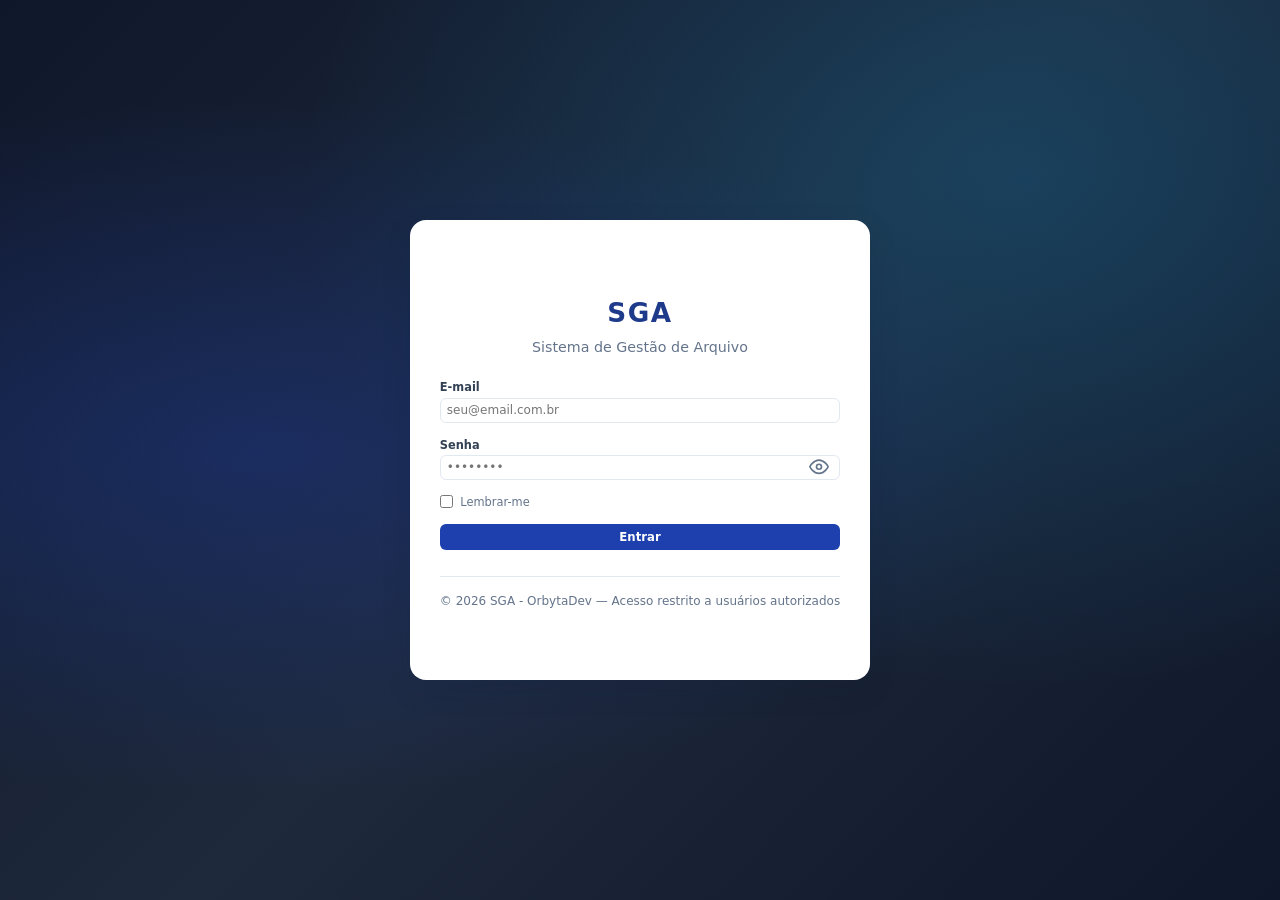
==== dashboard.html @ 0e70fb86 "transferencia de pasta ganha destino (mesma/outra sala) como na caixa; os dois modais passam a dizer" ====
<!DOCTYPE html>
<html lang="pt-BR">
<head>
  <meta charset="UTF-8">
  <meta name="viewport" content="width=device-width, initial-scale=1.0">
  <meta name="description" content="SGA - Painel de gestão de arquivo">
  <meta http-equiv="Content-Security-Policy" content="default-src 'self'; script-src 'self'; style-src 'self' 'unsafe-inline'; img-src 'self' data:; font-src 'self'; connect-src 'self' https://*.supabase.co; object-src 'none'; base-uri 'self'; form-action 'self'">
  <title>SGA | Painel</title>
  <link rel="stylesheet" href="assets/css/styles.css?v=20261008.11">
</head>
<body class="app-page">

  <div class="app-layout">

    <!-- ===================== MENU LATERAL ===================== -->
    <aside class="sidebar" id="sidebar" aria-label="Menu principal">
      <div class="sidebar-header">
        <div class="sidebar-logo" aria-hidden="true">
          <svg viewBox="0 0 48 48" fill="none" xmlns="http://www.w3.org/2000/svg">
            <rect x="6" y="10" width="36" height="30" rx="3" stroke="currentColor" stroke-width="2.5"/>
            <path d="M6 18h36" stroke="currentColor" stroke-width="2.5"/>
            <rect x="12" y="24" width="10" height="10" rx="1.5" stroke="currentColor" stroke-width="2"/>
            <path d="M26 26h10M26 31h10M26 36h6" stroke="currentColor" stroke-width="2" stroke-linecap="round"/>
          </svg>
        </div>
        <div>
          <strong>SGA</strong>
          <span>Gestão de Arquivo</span>
        </div>
        <button class="sidebar-close" id="sidebar-close" aria-label="Fechar menu">&times;</button>
      </div>

      <nav class="sidebar-nav">
        <button class="nav-item active" data-section="painel">
          <svg viewBox="0 0 24 24" fill="none" stroke="currentColor" stroke-width="2"><rect x="3" y="3" width="7" height="9" rx="1"/><rect x="14" y="3" width="7" height="5" rx="1"/><rect x="14" y="12" width="7" height="9" rx="1"/><rect x="3" y="16" width="7" height="5" rx="1"/></svg>
          <span>Painel</span>
        </button>
        <button class="nav-item" data-section="pesquisa">
          <svg viewBox="0 0 24 24" fill="none" stroke="currentColor" stroke-width="2"><circle cx="11" cy="11" r="7"/><path d="m21 21-4.35-4.35"/></svg>
          <span>Pesquisa</span>
        </button>
        <button class="nav-item" data-section="cadastro">
          <svg viewBox="0 0 24 24" fill="none" stroke="currentColor" stroke-width="2"><path d="M14 2H6a2 2 0 0 0-2 2v16a2 2 0 0 0 2 2h12a2 2 0 0 0 2-2V8z"/><path d="M14 2v6h6"/><path d="M12 18v-6"/><path d="M9 15h6"/></svg>
          <span>Cadastro</span>
        </button>
        <button class="nav-item" data-section="emprestimo">
          <svg viewBox="0 0 24 24" fill="none" stroke="currentColor" stroke-width="2"><path d="M16 4h2a2 2 0 0 1 2 2v14a2 2 0 0 1-2 2H6a2 2 0 0 1-2-2V6a2 2 0 0 1 2-2h2"/><rect x="8" y="2" width="8" height="4" rx="1"/><path d="m9 14 2 2 4-4"/></svg>
          <span>Empréstimo / Devolução</span>
        </button>
        <button class="nav-item" data-section="temporalidade">
          <svg viewBox="0 0 24 24" fill="none" stroke="currentColor" stroke-width="2"><circle cx="12" cy="12" r="9"/><path d="M12 7v5l3 3"/></svg>
          <span>Temporalidade</span>
        </button>
        <button class="nav-item" data-section="relatorio">
          <svg viewBox="0 0 24 24" fill="none" stroke="currentColor" stroke-width="2"><path d="M3 3v18h18"/><path d="m7 14 4-4 4 4 5-6"/></svg>
          <span>Relatórios</span>
        </button>
        <button class="nav-item" data-section="usuarios">
          <svg viewBox="0 0 24 24" fill="none" stroke="currentColor" stroke-width="2"><path d="M17 21v-2a4 4 0 0 0-4-4H5a4 4 0 0 0-4 4v2"/><circle cx="9" cy="7" r="4"/><path d="M23 21v-2a4 4 0 0 0-3-3.87"/><path d="M16 3.13a4 4 0 0 1 0 7.75"/></svg>
          <span>Usuários</span>
        </button>
        <button class="nav-item" data-section="auditoria">
          <svg viewBox="0 0 24 24" fill="none" stroke="currentColor" stroke-width="2"><path d="M3 12a9 9 0 1 0 3-6.7L3 8"/><path d="M3 3v5h5"/><path d="M12 7v5l4 2"/></svg>
          <span>Auditoria</span>
        </button>
      </nav>

      <div class="sidebar-footer">
        <div class="user-info">
          <div class="user-avatar" id="user-avatar" aria-hidden="true">U</div>
          <div class="user-details">
            <strong id="user-name">Usuário</strong>
            <span id="user-role">—</span>
          </div>
        </div>
        <button class="nav-item nav-logout" id="btn-logout">
          <svg viewBox="0 0 24 24" fill="none" stroke="currentColor" stroke-width="2"><path d="M9 21H5a2 2 0 0 1-2-2V5a2 2 0 0 1 2-2h4"/><path d="m16 17 5-5-5-5"/><path d="M21 12H9"/></svg>
          <span>Sair</span>
        </button>
      </div>
    </aside>

    <div class="sidebar-overlay" id="sidebar-overlay"></div>

    <!-- ===================== CONTEÚDO PRINCIPAL ===================== -->
    <div class="main-area">

      <header class="topbar">
        <button class="btn-menu-toggle" id="btn-menu-toggle" aria-label="Abrir menu">
          <svg viewBox="0 0 24 24" fill="none" stroke="currentColor" stroke-width="2"><path d="M3 6h18M3 12h18M3 18h18"/></svg>
        </button>
        <h2 id="section-title">Painel</h2>
        <div class="topbar-date" id="topbar-date"></div>
      </header>

      <main class="content" id="content">

        <!-- ============ PAINEL ============ -->
        <section class="section active" id="section-painel" aria-labelledby="section-title">
          <!-- Mapa do arquivo: escolher a sala abre o mapa em pop-up.
               A barra fica ACIMA dos cards: é ela que liga os cards
               e os gráficos da sala escolhida. -->
          <article class="panel mapa-painel">
            <header class="panel-header">
              <h3>Mapa do Arquivo</h3>
              <div class="mapa-filtro">
                <label for="mapa-sala">Sala de arquivo</label>
                <select id="mapa-sala">
                  <option value="">Selecione a sala…</option>
                </select>
                <button type="button" class="btn btn-primary btn-sm" id="mapa-abrir" disabled>Ver mapa</button>
              </div>
            </header>
          </article>

          <div class="metrics-grid">
            <article class="metric-card metric-primary">
              <div class="metric-icon">
                <svg viewBox="0 0 24 24" fill="none" stroke="currentColor" stroke-width="2"><path d="M22 19a2 2 0 0 1-2 2H4a2 2 0 0 1-2-2V5a2 2 0 0 1 2-2h5l2 3h9a2 2 0 0 1 2 2z"/></svg>
              </div>
              <div class="metric-body">
                <span class="metric-value" id="metric-total">0</span>
                <span class="metric-label">Total no Acervo</span>
              </div>
              <div class="metric-ring" id="ring-total" hidden></div>
            </article>

            <article class="metric-card metric-warning">
              <div class="metric-icon">
                <svg viewBox="0 0 24 24" fill="none" stroke="currentColor" stroke-width="2"><circle cx="12" cy="12" r="10"/><path d="M12 6v6l4 2"/></svg>
              </div>
              <div class="metric-body">
                <span class="metric-value" id="metric-emprestados">0</span>
                <span class="metric-label">Emprestados</span>
              </div>
              <div class="metric-ring" id="ring-emprestados" hidden></div>
            </article>

            <article class="metric-card metric-danger">
              <div class="metric-icon">
                <svg viewBox="0 0 24 24" fill="none" stroke="currentColor" stroke-width="2"><path d="M10.29 3.86 1.82 18a2 2 0 0 0 1.71 3h16.94a2 2 0 0 0 1.71-3L13.71 3.86a2 2 0 0 0-3.42 0z"/><path d="M12 9v4"/><path d="M12 17h.01"/></svg>
              </div>
              <div class="metric-body">
                <span class="metric-value" id="metric-atrasados">0</span>
                <span class="metric-label">Empréstimos Atrasados</span>
              </div>
              <div class="metric-ring" id="ring-atrasados" hidden></div>
            </article>

            <article class="metric-card metric-success">
              <div class="metric-icon">
                <svg viewBox="0 0 24 24" fill="none" stroke="currentColor" stroke-width="2"><path d="M3 6h18"/><path d="M19 6v14a2 2 0 0 1-2 2H7a2 2 0 0 1-2-2V6"/><path d="M8 6V4a2 2 0 0 1 2-2h4a2 2 0 0 1 2 2v2"/></svg>
              </div>
              <div class="metric-body">
                <span class="metric-value" id="metric-descarte">0</span>
                <span class="metric-label">Para Descarte</span>
              </div>
              <div class="metric-ring" id="ring-descarte" hidden></div>
            </article>
          </div>

          <!-- Gráficos: velocímetro de ocupação + linhas dia a dia -->
          <div class="grid-graficos">
            <article class="panel">
              <header class="panel-header">
                <h3>Ocupação do Arquivo</h3>
              </header>
              <div class="panel-body" id="velocimetro">
                <p class="empty-state">Carregando…</p>
              </div>
            </article>

            <article class="panel">
              <header class="panel-header">
                <h3>Movimentação da sala de arquivo (dia a dia)</h3>
                <div class="grafico-legenda">
                  <span class="legenda-item"><i class="grafico-chave k-novos"></i>Novos</span>
                  <span class="legenda-item"><i class="grafico-chave k-paradescarte"></i>Para descarte</span>
                  <span class="legenda-item"><i class="grafico-chave k-atrasados"></i>Empréstimos atrasados</span>
                </div>
              </header>
              <div class="panel-body" id="grafico-movimento">
                <p class="empty-state">Carregando…</p>
              </div>
            </article>
          </div>
        </section>

        <!-- ============ PESQUISA ============ -->
        <section class="section" id="section-pesquisa">
          <article class="panel">
            <header class="panel-header">
              <h3>Pesquisa de Documentos</h3>
            </header>
            <div class="panel-body">
              <form id="form-pesquisa" class="filters-row" novalidate>
                <div class="form-group">
                  <label for="pesq-sala">Sala de arquivo</label>
                  <select id="pesq-sala">
                    <option value="">Todas as salas</option>
                  </select>
                </div>
                <div class="form-group">
                  <label for="pesq-protocolo">Protocolo</label>
                  <input type="text" id="pesq-protocolo" placeholder="Ex.: 2026-000001" maxlength="20">
                </div>
                <div class="form-group">
                  <label for="pesq-descricao">Descrição</label>
                  <input type="text" id="pesq-descricao" placeholder="Filtra os resultados ao digitar…" maxlength="200">
                </div>
                <div class="form-group">
                  <label for="pesq-setor">Setor</label>
                  <select id="pesq-setor">
                    <option value="">Todos</option>
                    <option>DP</option>
                    <option>RH</option>
                    <option>Operacional</option>
                    <option>Comercial</option>
                    <option>Jurídico</option>
                    <option>Medicina</option>
                    <option>Compras</option>
                    <option>Almoxarifado</option>
                    <option>Manutenção</option>
                  </select>
                </div>
                <div class="form-group">
                  <label for="pesq-status">Status</label>
                  <select id="pesq-status">
                    <option value="">Todos</option>
                    <option value="disponivel">Disponível</option>
                    <option value="emprestado">Emprestado</option>
                    <option value="descartavel">Descartável</option>
                    <option value="descartado">Descartado</option>
                  </select>
                </div>
                <div class="form-group">
                  <label for="pesq-data-ini">Data inicial</label>
                  <input type="date" id="pesq-data-ini">
                </div>
                <div class="form-group">
                  <label for="pesq-data-fim">Data final</label>
                  <input type="date" id="pesq-data-fim">
                </div>
                <div class="form-actions">
                  <button type="submit" class="btn btn-primary">Pesquisar</button>
                  <button type="button" class="btn btn-ghost" id="btn-limpar-pesquisa">Limpar</button>
                </div>
              </form>
            </div>
          </article>

          <article class="panel">
            <header class="panel-header">
              <h3>Resultados <span class="badge" id="pesquisa-count">0</span></h3>
            </header>
            <div class="panel-body table-wrap">
              <table class="data-table" id="table-pesquisa">
                <thead>
                  <tr>
                    <th>Protocolo</th>
                    <th>Descrição</th>
                    <th>Tipo</th>
                    <th>Setor</th>
                    <th>Status</th>
                    <th>Localização</th>
                    <th>Ações</th>
                  </tr>
                </thead>
                <tbody>
                  <tr><td colspan="7" class="empty-state">Use os filtros acima para pesquisar</td></tr>
                </tbody>
              </table>
            </div>
            <nav class="pagination" id="pesquisa-pagination" aria-label="Paginação dos resultados" hidden></nav>
          </article>
        </section>

        <!-- ============ CADASTRO ============ -->
        <section class="section" id="section-cadastro">
          <div class="tabs" role="tablist">
            <button class="tab active" data-tab="tab-documento" role="tab">Documentos</button>
            <button class="tab" data-tab="tab-local" role="tab">Editar Arquivo</button>
<button class="tab" data-tab="tab-gerar" role="tab">Gerar Sala de Arquivo</button>
        </div>

          <!-- Aba Documentos -->
          <div class="tab-panel active" id="tab-documento">
            <article class="panel">
              <header class="panel-header">
                <h3>Novo Documento</h3>
                <span class="protocol-preview" id="protocolo-preview">Protocolo: —</span>
              </header>
              <div class="panel-body">
                <form id="form-documento" class="form-grid form-grid-3" novalidate>
                  <div class="form-group span-2">
                    <label for="doc-descricao">Nome *</label>
                    <input type="text" id="doc-descricao" required maxlength="500" placeholder="Nome do documento ou processo">
                    <span class="field-error" id="error-doc-descricao" role="alert"></span>
                  </div>

                  <div class="form-group">
                    <label for="doc-tipo">Tipo *</label>
                    <select id="doc-tipo" required>
                      <option value="">Selecione…</option>
                      <option>Contrato</option>
                      <option>Ficha Funcional</option>
                      <option>Relatório</option>
                      <option>Processo Seletivo</option>
                      <option>Atestado</option>
                      <option>Pedido de Compra</option>
                      <option>Nota Fiscal</option>
                      <option>Laudo</option>
                      <option>Ofício</option>
                      <option>Memorando</option>
                      <option>Processo Judicial</option>
                      <option>Ficha de Revisão</option>
                      <option>Medicina do Trabalho</option>
                    </select>
                    <span class="field-error" id="error-doc-tipo" role="alert"></span>
                  </div>

                  <div class="form-group">
                    <label for="doc-setor">Setor *</label>
                    <select id="doc-setor" required>
                      <option value="">Selecione…</option>
                      <option>DP</option>
                      <option>RH</option>
                      <option>Operacional</option>
                      <option>Comercial</option>
                      <option>Jurídico</option>
                      <option>Medicina</option>
                      <option>Compras</option>
                      <option>Almoxarifado</option>
                      <option>Manutenção</option>
                    </select>
                    <span class="field-error" id="error-doc-setor" role="alert"></span>
                  </div>

                  <div class="form-group">
                    <label for="doc-categoria">Categoria *</label>
                    <select id="doc-categoria" required>
                      <option value="">Selecione…</option>
                      <option>Administrativo</option>
                      <option>Fiscal</option>
                      <option>Judicial</option>
                      <option>Financeiro</option>
                      <option>Trabalhista</option>
                      <option>Técnico</option>
                      <option>Correspondência</option>
                    </select>
                    <span class="field-error" id="error-doc-categoria" role="alert"></span>
                  </div>

                  <div class="form-group">
                    <label for="doc-data">Data do Documento *</label>
                    <input type="date" id="doc-data" required>
                    <span class="field-error" id="error-doc-data" role="alert"></span>
                  </div>

                  <div class="form-group">
                    <label for="doc-prazo">Prazo de Guarda (temporalidade) *</label>
                    <input type="date" id="doc-prazo" required>
                    <span class="field-error" id="error-doc-prazo" role="alert"></span>
                  </div>

                  <div class="form-group">
                    <label for="doc-sala">Sala / Localização Física *</label>
                    <select id="doc-sala" required>
                      <option value="">Selecione a sala…</option>
                    </select>
                    <span class="caixa-alloc" id="doc-caixa-info">Caixa alocada: —</span>
                    <span class="field-error" id="error-doc-sala" role="alert"></span>
                  </div>
                  <input type="hidden" id="doc-caixa">

                  <div class="form-group span-2">
                    <label for="doc-observacoes">Observações</label>
                    <textarea id="doc-observacoes" rows="2" maxlength="1000" placeholder="Informações complementares"></textarea>
                    <span class="field-error" id="error-doc-observacoes" role="alert"></span>
                  </div>

                  <div class="form-actions span-2">
                    <button type="submit" class="btn btn-primary" id="btn-salvar-doc">
                      <span class="btn-label">Salvar Documento</span>
                      <span class="btn-spinner" aria-hidden="true"></span>
                    </button>
                    <button type="reset" class="btn btn-ghost">Limpar</button>
                  </div>
                </form>
              </div>
            </article>
          </div>

          <!-- Aba Editar Arquivo: edita a sala escolhida e a estrutura
               estante > prateleira > caixa (incluir / remover / transferir).
               O corredor não aparece mais aqui. -->
          <div class="tab-panel" id="tab-local">
            <article class="panel">
              <header class="panel-header"><h3>Sala</h3></header>
              <div class="panel-body">
                <form id="form-editar-sala" novalidate>
                  <div class="form-grid">
                    <div class="form-group">
                      <label for="ed-sala">Sala *</label>
                      <select id="ed-sala" required><option value="">Selecione a sala…</option></select>
                    </div>
                    <div class="form-group">
                      <label for="ed-sala-codigo">Código</label>
                      <input type="text" id="ed-sala-codigo" readonly placeholder="Selecione a sala">
                    </div>
                    <div class="form-group">
                      <label for="ed-sala-descricao">Descrição</label>
                      <input type="text" id="ed-sala-descricao" maxlength="120" placeholder="Ex.: Arquivo Central">
                    </div>
                    <div class="form-group">
                      <label for="ed-sala-capacidade">Capacidade (estantes) *</label>
                      <input type="number" id="ed-sala-capacidade" required min="1" max="999">
                    </div>
                    <div class="form-group">
                      <label for="ed-sala-linha">Linha</label>
                      <input type="number" id="ed-sala-linha" min="1" max="100">
                    </div>
                    <div class="form-group">
                      <label for="ed-sala-coluna">Coluna</label>
                      <input type="number" id="ed-sala-coluna" min="1" max="100">
                    </div>
                  </div>
                  <div class="form-actions">
                    <button type="submit" class="btn btn-primary" id="btn-salvar-sala" disabled>Salvar sala</button>
                  </div>
                  <p class="ed-aviso" id="ed-sala-aviso" hidden></p>
                </form>
              </div>
            </article>

            <article class="panel">
              <header class="panel-header">
                <h3>Pesquisar</h3>
                <span class="ed-busca-resumo" id="ed-busca-resumo" hidden></span>
              </header>
              <div class="panel-body">
                <form id="form-ed-busca" class="ed-busca-linha" novalidate>
                  <div class="form-group">
                    <label for="ed-busca">Filtrar estante, prateleira ou caixa</label>
                    <input type="search" id="ed-busca" autocomplete="off"
                      placeholder="Ex.: E-003,P-0001, CX-000012">
                  </div>
                  <button type="submit" class="btn btn-primary" id="btn-ed-buscar" disabled>Buscar</button>
                  <button type="button" class="btn btn-ghost" id="btn-ed-limpar-busca" disabled>Limpar</button>
                </form>
              </div>
            </article>

            <article class="panel">
              <header class="panel-header">
                <h3>Estantes · Prateleiras · Caixas</h3>
                <button type="button" class="btn btn-primary btn-sm" id="btn-ed-incluir-estante" disabled>+ Incluir estante</button>
              </header>
              <div class="panel-body">
                <div class="ed-estrutura" id="ed-estrutura">
                  <p class="empty-state">Selecione uma sala para ver a estrutura.</p>
                </div>
              </div>
            </article>
          </div>

          <!-- Aba Gerar Sala de Arquivo (cria sala + estrutura inteira) -->
          <div class="tab-panel" id="tab-gerar">
            <article class="panel">
              <header class="panel-header"><h3>Gerar Sala de Arquivo</h3></header>
              <div class="panel-body">
                <form id="form-gerar-sala" novalidate>
                  <div class="form-grid">
                    <div class="form-group">
                      <label for="gerar-codigo">Código automático</label>
                      <input type="text" id="gerar-codigo" readonly maxlength="30" placeholder="SL-001">
                    </div>
                    <div class="form-group">
                      <label for="gerar-nome">Nome da Sala *</label>
                      <input type="text" id="gerar-nome" required maxlength="120" placeholder="Ex.: Arquivo Central">
                    </div>
                    <div class="form-group">
                      <label for="gerar-linha">Linha *</label>
                      <input type="number" id="gerar-linha" required min="1" max="100" value="3">
                    </div>
                    <div class="form-group">
                      <label for="gerar-coluna">Coluna *</label>
                      <input type="number" id="gerar-coluna" required min="1" max="100" value="6">
                    </div>
                    <div class="form-group">
                      <label for="gerar-estantes">Quantidade de Estante</label>
                      <input type="number" id="gerar-estantes" required min="1" value="18">
                    </div>
                    <div class="form-group">
                      <label for="gerar-prateleiras">Quantidade de Prateleira (por estante) *</label>
                      <input type="number" id="gerar-prateleiras" required min="1" max="8" value="8">
                    </div>
                    <div class="form-group">
                      <label for="gerar-caixas">Quantidade de caixa por prateleira</label>
                      <input type="number" id="gerar-caixas" required min="1" max="4" value="4">
                    </div>
                  </div>
                  <div class="form-actions">
                    <button type="submit" class="btn btn-primary" id="btn-gerar-sala">Calcular</button>
                    <p class="gerar-resumo" id="gerar-resumo"></p>
                  </div>
                </form>
              </div>
            </article>
          </div>

          </section>

        <!-- ============ EMPRÉSTIMO / DEVOLUÇÃO ============ -->
        <section class="section" id="section-emprestimo">
          <article class="panel">
            <header class="panel-header">
              <h3>Registrar Empréstimo</h3>
            </header>
            <div class="panel-body">
              <form id="form-emprestimo" class="form-grid" novalidate>
                <div class="form-group span-2">
                  <label for="emp-doc">Documento *</label>
                  <select id="emp-doc" required>
                    <option value="">Selecione o documento…</option>
                  </select>
                  <span class="field-error" id="error-emp-doc" role="alert"></span>
                </div>

                <div class="form-group">
                  <label for="emp-solicitante">Nome do Solicitante *</label>
                  <input type="text" id="emp-solicitante" required maxlength="120" placeholder="Nome completo">
                  <span class="field-error" id="error-emp-solicitante" role="alert"></span>
                </div>

                <div class="form-group">
                  <label for="emp-email">E-mail do Solicitante</label>
                  <input type="email" id="emp-email" maxlength="120" placeholder="opcional@email.com">
                </div>

                <div class="form-group">
                  <label for="emp-data-emprestimo">Data do Empréstimo *</label>
                  <input type="date" id="emp-data-emprestimo" required>
                </div>

                <div class="form-group">
                  <label for="emp-data-prevista">Data de Devolução Prevista *</label>
                  <input type="date" id="emp-data-prevista" required>
                  <span class="field-error" id="error-emp-data-prevista" role="alert"></span>
                </div>

                <div class="form-group span-2">
                  <label for="emp-obs">Observações</label>
                  <textarea id="emp-obs" rows="2" maxlength="500"></textarea>
                </div>

                <div class="form-actions span-2">
                  <button type="submit" class="btn btn-primary" id="btn-salvar-emp">
                    <span class="btn-label">Registrar Empréstimo</span>
                    <span class="btn-spinner" aria-hidden="true"></span>
                  </button>
                </div>
              </form>
            </div>
          </article>

          <article class="panel">
            <header class="panel-header">
              <h3>Empréstimos Ativos <span class="badge" id="emprestimos-ativos-count">0</span></h3>
            </header>
            <div class="panel-body table-wrap">
              <table class="data-table" id="table-emprestimos">
                <thead>
                  <tr>
                    <th>Documento</th>
                    <th>Solicitante</th>
                    <th>Saída</th>
                    <th>Prevista</th>
                    <th>Status</th>
                    <th>Ações</th>
                  </tr>
                </thead>
                <tbody>
                  <tr><td colspan="6" class="empty-state">Carregando…</td></tr>
                </tbody>
              </table>
            </div>
          </article>
        </section>

        <!-- ============ RELATÓRIOS ============ -->
        <section class="section" id="section-relatorio">
          <article class="panel">
            <header class="panel-header">
              <h3>Gerar Relatório</h3>
            </header>
            <div class="panel-body">
              <form id="form-relatorio" class="filters-row" novalidate>
                <div class="form-group">
                  <label for="rel-tipo">Tipo de Relatório</label>
                  <select id="rel-tipo">
                    <option value="acervo">Acervo Completo</option>
                    <option value="setor">Documentos por Setor</option>
                    <option value="status">Documentos por Status</option>
                    <option value="temporalidade">Temporalidade / Prazos de Guarda</option>
                    <option value="emprestimos">Empréstimos (histórico)</option>
                    <option value="descarte">Para Descarte</option>
                  </select>
                </div>
                <div class="form-group">
                  <label for="rel-setor">Setor (filtro)</label>
                  <select id="rel-setor">
                    <option value="">Todos</option>
                    <option>DP</option>
                    <option>RH</option>
                    <option>Operacional</option>
                    <option>Comercial</option>
                    <option>Jurídico</option>
                    <option>Medicina</option>
                    <option>Compras</option>
                    <option>Almoxarifado</option>
                    <option>Manutenção</option>
                  </select>
                </div>
                <div class="form-actions">
                  <button type="submit" class="btn btn-primary">Gerar</button>
                  <button type="button" class="btn btn-ghost" id="btn-imprimir" disabled>Imprimir / PDF</button>
                </div>
              </form>
            </div>
          </article>

          <article class="panel" id="relatorio-resultado" hidden>
            <header class="panel-header">
              <h3 id="relatorio-titulo">Relatório</h3>
              <span class="rel-meta" id="relatorio-meta"></span>
            </header>
            <div class="panel-body table-wrap" id="relatorio-conteudo"></div>
          </article>
        </section>

        <!-- ============ USUÁRIOS (admin) ============ -->
        <section class="section" id="section-usuarios">
          <article class="panel">
            <header class="panel-header">
              <h3>Usuários do Sistema</h3>
              <button type="button" class="btn btn-primary btn-sm" id="btn-novo-usuario">Novo Usuário</button>
            </header>
            <div class="panel-body table-wrap">
              <table class="data-table" id="table-usuarios">
                <thead>
                  <tr>
                    <th>Nome</th>
                    <th>E-mail</th>
                    <th>Perfil</th>
                    <th>Criado em</th>
                    <th>Ações</th>
                  </tr>
                </thead>
                <tbody>
                  <tr><td colspan="5" class="empty-state">Carregando…</td></tr>
                </tbody>
              </table>
            </div>
          </article>
        </section>

        <!-- ============ AUDITORIA (admin) ============ -->
        <section class="section" id="section-auditoria">
          <article class="panel">
            <header class="panel-header">
              <h3>Filtrar registros</h3>
            </header>
            <div class="panel-body">
              <form id="form-auditoria" class="filters-row" novalidate>
                <div class="form-group">
                  <label for="aud-usuario">Usuário</label>
                  <select id="aud-usuario">
                    <option value="">Todos</option>
                  </select>
                </div>
                <div class="form-group">
                  <label for="aud-tabela">Tabela</label>
                  <select id="aud-tabela">
                    <option value="">Todas</option>
                    <option value="auth">Autenticação</option>
                    <option value="usuarios">Usuários</option>
                    <option value="documentos">Documentos</option>
                    <option value="emprestimos">Empréstimos</option>
                    <option value="salas">Salas</option>
                    <option value="corredores">Corredores</option>
                    <option value="estantes">Estantes</option>
                    <option value="prateleiras">Prateleiras</option>
                    <option value="caixas">Caixas</option>
                    <option value="arquivos_digitais">Arquivos digitais</option>
                  </select>
                </div>
                <div class="form-group">
                  <label for="aud-acao">Ação</label>
                  <select id="aud-acao">
                    <option value="">Todas</option>
                    <option value="INSERT">Inclusão</option>
                    <option value="UPDATE">Alteração</option>
                    <option value="DELETE">Exclusão</option>
                    <option value="LOGIN">Login</option>
                    <option value="LOGOUT">Logout</option>
                    <option value="DESCARTE">Descarte</option>
                  </select>
                </div>
                <div class="form-actions">
                  <button type="submit" class="btn btn-primary">Filtrar</button>
                  <button type="button" class="btn btn-ghost" id="btn-aud-limpar">Limpar</button>
                </div>
              </form>
            </div>
          </article>

          <article class="panel">
            <header class="panel-header">
              <h3>Registros <span class="badge" id="aud-count">0</span></h3>
              <button type="button" class="btn btn-ghost btn-sm" id="btn-aud-mais" hidden>Carregar mais</button>
            </header>
            <div class="panel-body table-wrap">
              <table class="data-table" id="table-auditoria">
                <thead>
                  <tr>
                    <th>Data / Hora</th>
                    <th>Usuário</th>
                    <th>Perfil</th>
                    <th>Tabela</th>
                    <th>Ação</th>
                    <th>Registro</th>
                    <th>Detalhes</th>
                  </tr>
                </thead>
                <tbody>
                  <tr><td colspan="7" class="empty-state">Carregando…</td></tr>
                </tbody>
              </table>
            </div>
          </article>
        </section>

        <!-- ============ TEMPORALIDADE ============ -->
        <section class="section" id="section-temporalidade">
          <article class="panel">
            <header class="panel-header">
              <h3>Temporalidade — Vencidos e próximos 5 dias <span class="badge" id="temp-count">0</span></h3>
            </header>
            <div class="panel-body table-wrap">
              <table class="data-table" id="table-temporalidade">
                <thead>
                  <tr>
                    <th>Protocolo</th>
                    <th>Descrição</th>
                    <th>Setor</th>
                    <th>Prazo de Guarda</th>
                    <th>Situação</th>
                    <th>Ações</th>
                  </tr>
                </thead>
                <tbody>
                  <tr><td colspan="6" class="empty-state">Carregando…</td></tr>
                </tbody>
              </table>
            </div>
          </article>
        </section>

      </main>
    </div>
  </div>

  <!-- Mapa do arquivo em tela cheia -->
  <div class="mapa-popup" id="mapa-popup" hidden role="dialog" aria-modal="true" aria-label="Mapa do arquivo">
    <header class="mapa-popup-topo">
      <span class="mapa-popup-nome" id="mapa-sala-nome"></span>
      <div class="mapa-legenda">
        <span class="legenda-item"><i class="mapa-quad vazio"></i>Vazia (0%)</span>
        <span class="legenda-item"><i class="mapa-quad parcial"></i>Parcial</span>
        <span class="legenda-item"><i class="mapa-quad cheia"></i>Cheia (100%)</span>
        <span class="legenda-item"><i class="mapa-quad descarte"></i>Toda p/ descarte</span>
        <span class="legenda-item"><i class="mapa-quad parcial tem-descarte"></i>Parcial c/ descarte</span>
        <span class="legenda-item"><i class="mapa-quad cheia tem-descarte"></i>Cheia c/ descarte</span>
      </div>
      <button type="button" class="mapa-popup-fechar" id="mapa-popup-fechar">&times; Fechar</button>
    </header>
    <div class="mapa-popup-corpo">
      <div class="mapa-frame">
        <div class="mapa-estantes" id="mapa-estantes"></div>
      </div>
    </div>
    <p class="mapa-resumo" id="mapa-resumo" hidden></p>
  </div>

  <!-- Modal de detalhes -->
  <div class="modal-overlay" id="modal-overlay" hidden>
    <div class="modal" role="dialog" aria-modal="true" aria-labelledby="modal-title">
      <header class="modal-header">
        <h3 id="modal-title">Detalhes</h3>
        <button class="modal-close" id="modal-close" aria-label="Fechar">&times;</button>
      </header>
      <div class="modal-body" id="modal-body"></div>
      <footer class="modal-footer" id="modal-footer">
        <button class="btn btn-ghost" id="modal-btn-close">Fechar</button>
      </footer>
    </div>
  </div>

  <!-- Toast -->
  <div class="toast-container" id="toast-container" aria-live="polite"></div>

  <script src="assets/js/config.js?v=20261008.11"></script>
  <script src="assets/js/api.js?v=20261008.11"></script>
  <script src="assets/js/app.js?v=20261008.11"></script>
</body>
</html>
---- assets/css/styles.css ----
/* ============================================================
   SGA - Sistema de Gestão de Arquivo
   Stylesheet principal (CSS3 moderno: Grid, Flexbox, variáveis)
   ============================================================ */

/* ---------- Variáveis ---------- */
:root {
  --primary: #1e40af;
  --primary-dark: #1e3a8a;
  --primary-light: #3b82f6;
  --sidebar-bg: #0f172a;
  --sidebar-hover: #1e293b;
  --sidebar-active: #1e40af;
  --accent: #0ea5e9;
  --success: #16a34a;
  --success-bg: #dcfce7;
  --warning: #d97706;
  --warning-bg: #fef3c7;
  --danger: #dc2626;
  --danger-bg: #fee2e2;
  --info-bg: #dbeafe;
  --bg: #f1f5f9;
  --card: #ffffff;
  --text: #0f172a;
  --text-muted: #64748b;
  --border: #e2e8f0;
  --radius: 10px;
  --radius-sm: 6px;
  --shadow: 0 1px 3px rgba(15, 23, 42, .08), 0 4px 12px rgba(15, 23, 42, .05);
  --shadow-lg: 0 10px 30px rgba(15, 23, 42, .12);
  --sidebar-w: 260px;
  --topbar-h: 64px;
  --font: 'Segoe UI', system-ui, -apple-system, Roboto, 'Helvetica Neue', Arial, sans-serif;
  --transition: .22s ease;
}

/* ---------- Reset ---------- */
*, *::before, *::after { box-sizing: border-box; margin: 0; padding: 0; }

html { font-size: 15px; scroll-behavior: smooth; }

body {
  font-family: var(--font);
  background: var(--bg);
  color: var(--text);
  line-height: 1.55;
  min-height: 100vh;
  -webkit-font-smoothing: antialiased;
}

img, svg { display: block; max-width: 100%; }
button { font-family: inherit; cursor: pointer; }
/* Padrão do sistema (mesma fonte dos campos da barra de Pesquisa) */
input, select, textarea { font-family: inherit; font-size: .8rem; }
a { color: var(--primary); }

/* ============================================================
   TELA DE LOGIN
   ============================================================ */
.login-page {
  min-height: 100vh;
  display: grid;
  place-items: center;
  padding: 1.5rem;
  background:
    radial-gradient(ellipse at 20% 50%, rgba(30, 64, 175, .35), transparent 55%),
    radial-gradient(ellipse at 80% 20%, rgba(14, 165, 233, .2), transparent 50%),
    linear-gradient(135deg, #0f172a 0%, #1e293b 50%, #0f172a 100%);
}

.login-card {
  width: 100%;
  max-width: 480px;
  /* Card quadrado: altura = largura; min-height evita corte de
     conteudo (alerta de erro) - nesse caso cresce um pouco. */
  aspect-ratio: 1 / 1;
  min-height: fit-content;
  display: flex;
  flex-direction: column;
  justify-content: center;
  background: var(--card);
  border-radius: 16px;
  box-shadow: var(--shadow-lg);
  padding: 2rem 2rem 1.75rem;
  animation: fadeUp .5s ease both;
}

.login-header { text-align: center; margin-bottom: 1.5rem; }

.login-header h1 {
  font-size: 1.75rem;
  letter-spacing: .06em;
  color: var(--primary-dark);
}

.login-header p { color: var(--text-muted); font-size: .95rem; margin-top: .15rem; }

.login-form { display: flex; flex-direction: column; gap: 1rem; }

.login-alert {
  background: var(--danger-bg);
  color: var(--danger);
  border: 1px solid #fecaca;
  border-radius: var(--radius-sm);
  padding: .7rem .9rem;
  font-size: .9rem;
  animation: shake .35s ease;
}

.login-footer {
  text-align: center;
  margin-top: 1.75rem;
  padding-top: 1rem;
  border-top: 1px solid var(--border);
  color: var(--text-muted);
  font-size: .8rem;
}

.input-password { position: relative; }
.input-password input { width: 100%; padding-right: 2.75rem; }

.btn-eye {
  position: absolute;
  right: .4rem; top: 50%;
  transform: translateY(-50%);
  background: none; border: none;
  color: var(--text-muted);
  padding: .35rem;
  border-radius: var(--radius-sm);
}
.btn-eye:hover { color: var(--primary); background: var(--bg); }
.btn-eye svg { width: 20px; height: 20px; }

/* ============================================================
   FORMULÁRIOS — campos padronizados em TODO o sistema, na
   medida da barra de Pesquisa: rótulo .76rem, campo .8rem com
   padding .3rem .4rem e gap .15rem entre rótulo e campo.
   ============================================================ */
.form-group { display: flex; flex-direction: column; gap: .15rem; }

.form-group label {
  font-size: .76rem;
  line-height: 1.3;
  font-weight: 600;
  color: #334155;
}

.form-group input,
.form-group select,
.form-group textarea {
  width: 100%;
  padding: .3rem .4rem;
  font-size: .8rem;
  border: 1.5px solid var(--border);
  border-radius: var(--radius-sm);
  background: #fff;
  color: var(--text);
  transition: border-color var(--transition), box-shadow var(--transition);
}

.form-group input:focus,
.form-group select:focus,
.form-group textarea:focus {
  outline: none;
  border-color: var(--primary-light);
  box-shadow: 0 0 0 3px rgba(59, 130, 246, .18);
}

.form-group input.invalid,
.form-group select.invalid,
.form-group textarea.invalid {
  border-color: var(--danger);
}

.form-group textarea { resize: vertical; min-height: 44px; }

.field-error {
  font-size: .78rem;
  color: var(--danger);
  min-height: 1em;
}

/* Erro vazio nao ocupa linha - campos mais compactos (telas 14") */
.field-error:empty { display: none; }

/* Documento: caixa alocada automaticamente a partir da sala */
.caixa-alloc {
  display: block;
  font-size: .76rem;
  color: var(--text-muted);
  min-height: 1em;
  padding-top: .2rem;
}

.checkbox-label {
  display: flex !important;
  align-items: center;
  gap: .5rem;
  font-weight: 500 !important;
  font-size: .76rem !important;
  color: var(--text-muted) !important;
  cursor: pointer;
}
.checkbox-label input { width: auto !important; accent-color: var(--primary); }

.form-grid {
  display: grid;
  grid-template-columns: repeat(2, 1fr);
  gap: .85rem 1.1rem;
}
.form-grid .span-2 { grid-column: span 2; }

/* Cadastro de documento em 3 colunas: todos os campos cabem em
   telas de 14" (1366x768) sem rolagem. span-2 vira linha cheia. */
.form-grid-3 { grid-template-columns: repeat(3, 1fr); }
.form-grid-3 .span-2 { grid-column: 1 / -1; }

.form-stack { display: flex; flex-direction: column; gap: .9rem; }

.form-actions {
  display: flex;
  gap: .75rem;
  align-items: center;
  flex-wrap: wrap;
  margin-top: .25rem;
}

.filters-row {
  display: grid;
  grid-template-columns: repeat(auto-fit, minmax(180px, 1fr));
  gap: 1rem;
  align-items: end;
}
.filters-row .form-actions { grid-column: 1 / -1; margin-top: 0; }

/* ============================================================
   BOTÕES
   ============================================================ */
.btn {
  display: inline-flex;
  align-items: center;
  justify-content: center;
  gap: .5rem;
  padding: .32rem .75rem;
  border: 1.5px solid transparent;
  border-radius: var(--radius-sm);
  font-size: .78rem;
  font-weight: 600;
  transition: all var(--transition);
  position: relative;
  text-decoration: none;
}

.btn:disabled { opacity: .55; cursor: not-allowed; }

.btn-primary {
  background: var(--primary);
  color: #fff;
}
.btn-primary:hover:not(:disabled) { background: var(--primary-dark); transform: translateY(-1px); }

.btn-ghost {
  background: transparent;
  color: var(--text-muted);
  border-color: var(--border);
}
.btn-ghost:hover:not(:disabled) { background: var(--bg); color: var(--text); }

.btn-danger { background: var(--danger); color: #fff; }
.btn-danger:hover:not(:disabled) { background: #b91c1c; }

.btn-success { background: var(--success); color: #fff; }
.btn-success:hover:not(:disabled) { background: #15803d; }

.btn-sm { padding: .32rem .75rem; font-size: .78rem; }
.btn-block { width: 100%; }

/* Spinner do botão */
.btn .btn-spinner {
  display: none;
  width: 16px; height: 16px;
  border: 2px solid rgba(255,255,255,.4);
  border-top-color: #fff;
  border-radius: 50%;
  animation: spin .7s linear infinite;
}
.btn.loading .btn-spinner { display: inline-block; }
.btn.loading .btn-label { opacity: .7; }

/* ============================================================
   LAYOUT DO APP (sidebar + conteúdo)
   ============================================================ */
.app-layout {
  display: flex;
  min-height: 100vh;
}

/* ---------- Sidebar ---------- */
.sidebar {
  width: var(--sidebar-w);
  background: var(--sidebar-bg);
  color: #cbd5e1;
  display: flex;
  flex-direction: column;
  position: fixed;
  inset: 0 auto 0 0;
  z-index: 100;
  transition: transform var(--transition);
}

.sidebar-header {
  display: flex;
  align-items: center;
  gap: .75rem;
  padding: 1.25rem 1.25rem;
  border-bottom: 1px solid rgba(255,255,255,.07);
}

.sidebar-logo {
  width: 40px; height: 40px;
  color: var(--accent);
  background: rgba(14,165,233,.12);
  border-radius: 10px;
  padding: 7px;
  flex-shrink: 0;
}

.sidebar-header strong {
  display: block;
  color: #fff;
  font-size: 1.1rem;
  letter-spacing: .05em;
}
.sidebar-header span { font-size: .72rem; color: #94a3b8; }

.sidebar-close {
  display: none;
  margin-left: auto;
  background: none;
  border: none;
  color: #94a3b8;
  font-size: 1.6rem;
  line-height: 1;
  padding: .1rem .4rem;
}
.sidebar-close:hover { color: #fff; }

.sidebar-nav {
  flex: 1;
  padding: 1rem .75rem;
  display: flex;
  flex-direction: column;
  gap: .25rem;
  overflow-y: auto;
}

.nav-item {
  display: flex;
  align-items: center;
  gap: .75rem;
  width: 100%;
  padding: .75rem .9rem;
  background: none;
  border: none;
  border-radius: var(--radius-sm);
  color: #cbd5e1;
  font-size: .93rem;
  font-weight: 500;
  text-align: left;
  transition: all var(--transition);
}

.nav-item svg { width: 20px; height: 20px; flex-shrink: 0; }

.nav-item:hover { background: var(--sidebar-hover); color: #fff; }

.nav-item.active {
  background: var(--sidebar-active);
  color: #fff;
  box-shadow: 0 2px 8px rgba(30, 64, 175, .45);
}

.sidebar-footer {
  padding: 1rem .75rem;
  border-top: 1px solid rgba(255,255,255,.07);
  display: flex;
  flex-direction: column;
  gap: .5rem;
}

.user-info {
  display: flex;
  align-items: center;
  gap: .7rem;
  padding: .4rem .55rem;
}

.user-avatar {
  width: 36px; height: 36px;
  background: var(--primary);
  color: #fff;
  border-radius: 50%;
  display: grid;
  place-items: center;
  font-weight: 700;
  font-size: .9rem;
  flex-shrink: 0;
}

.user-details { overflow: hidden; }
.user-details strong {
  display: block;
  color: #fff;
  font-size: .85rem;
  white-space: nowrap;
  overflow: hidden;
  text-overflow: ellipsis;
}
.user-details span { font-size: .72rem; color: #94a3b8; text-transform: capitalize; }

.nav-logout { color: #f87171; }
.nav-logout:hover { background: rgba(220, 38, 38, .15); color: #fca5a5; }

.sidebar-overlay {
  display: none;
  position: fixed;
  inset: 0;
  background: rgba(15, 23, 42, .55);
  z-index: 90;
  backdrop-filter: blur(2px);
}

/* ---------- Área principal ---------- */
.main-area {
  flex: 1;
  margin-left: var(--sidebar-w);
  display: flex;
  flex-direction: column;
  min-width: 0;
}

.topbar {
  height: var(--topbar-h);
  background: var(--card);
  border-bottom: 1px solid var(--border);
  display: flex;
  align-items: center;
  gap: 1rem;
  padding: 0 1.75rem;
  position: sticky;
  top: 0;
  z-index: 50;
}

.topbar h2 { font-size: 1.15rem; font-weight: 700; color: var(--text); }

.topbar-date {
  margin-left: auto;
  color: var(--text-muted);
  font-size: .87rem;
}

.btn-menu-toggle {
  display: none;
  background: none;
  border: 1px solid var(--border);
  border-radius: var(--radius-sm);
  padding: .45rem;
  color: var(--text);
}
.btn-menu-toggle svg { width: 22px; height: 22px; }

.content {
  padding: 1.15rem 1.25rem;
  flex: 1;
}

/* ---------- Seções ---------- */
.section { display: none; animation: fadeUp .35s ease both; }
.section.active { display: block; }

/* ============================================================
   MÉTRICAS (PAINEL)
   ============================================================ */
.metrics-grid {
  display: grid;
  grid-template-columns: repeat(auto-fit, minmax(230px, 1fr));
  gap: 1.25rem;
  margin-bottom: 1.5rem;
}

.metric-card {
  position: relative;
  background: #ffffff;
  border: 1px solid var(--border);
  border-radius: 16px;
  box-shadow: var(--shadow);
  padding: 1.3rem 1.4rem;
  padding-right: 6.4rem;
  display: flex;
  flex-direction: column;
  align-items: flex-start;
  gap: .85rem;
  overflow: hidden;
  transition: transform var(--transition), box-shadow var(--transition);
}
.metric-card:hover { transform: translateY(-3px); box-shadow: var(--shadow-lg); }

.metric-icon {
  width: 48px; height: 48px;
  border-radius: 13px;
  display: grid;
  place-items: center;
  flex-shrink: 0;
  padding: 11px;
}
.metric-icon svg { width: 100%; height: 100%; stroke-width: 1.8; }

.metric-primary .metric-icon { background: var(--info-bg); color: var(--primary); }
.metric-warning .metric-icon { background: var(--warning-bg); color: var(--warning); }
.metric-danger  .metric-icon { background: var(--danger-bg); color: var(--danger); }
.metric-success .metric-icon { background: var(--success-bg); color: var(--success); }

.metric-body { display: flex; flex-direction: column; min-width: 0; }

/* Número: grande, alinhado opticamente (tabular) e em tom escuro neutro */
.metric-value {
  font-size: 2rem;
  font-weight: 800;
  line-height: 1.05;
  letter-spacing: -.02em;
  font-variant-numeric: tabular-nums;
  font-feature-settings: 'tnum' 1;
  color: var(--text);
}

/* Rótulo: cinza (título neutro abaixo do número) */
.metric-label {
  margin-top: .3rem;
  font-size: .88rem;
  font-weight: 500;
  line-height: 1.3;
  letter-spacing: .01em;
  color: var(--text-muted);
}

/* Anel de progresso à direita do card (modelo do usuário) */
.metric-ring {
  position: absolute;
  right: 1.25rem;
  top: 50%;
  transform: translateY(-50%);
  width: 66px;
  height: 66px;
}
.metric-ring[hidden] { display: none; }
.metric-ring svg {
  width: 100%;
  height: 100%;
  transform: rotate(-90deg);
}
.metric-ring circle {
  fill: none;
  stroke-width: 7;
}
.metric-ring-prog {
  stroke-linecap: round;
  transition: stroke-dasharray .6s ease;
}
.metric-ring-valor {
  position: absolute;
  inset: 0;
  display: grid;
  place-items: center;
  font-size: .8rem;
  font-weight: 700;
  color: var(--text);
  font-variant-numeric: tabular-nums;
}

.metric-primary .metric-ring-prog    { stroke: var(--primary); }
.metric-primary .metric-ring-trilha  { stroke: var(--info-bg); }
.metric-warning .metric-ring-prog    { stroke: var(--warning); }
.metric-warning .metric-ring-trilha  { stroke: var(--warning-bg); }
.metric-danger  .metric-ring-prog    { stroke: var(--danger); }
.metric-danger  .metric-ring-trilha  { stroke: var(--danger-bg); }
.metric-success .metric-ring-prog    { stroke: var(--success); }
.metric-success .metric-ring-trilha  { stroke: var(--success-bg); }

/* ============================================================
   PAINÉIS / CARDS
   ============================================================ */
.panel {
  background: var(--card);
  border-radius: var(--radius);
  box-shadow: var(--shadow);
  margin-bottom: 1.5rem;
  overflow: hidden;
}

.panel-header {
  display: flex;
  align-items: center;
  justify-content: space-between;
  gap: 1rem;
  padding: 1rem 1.4rem;
  border-bottom: 1px solid var(--border);
  flex-wrap: wrap;
}

.panel-header h3 { font-size: 1rem; font-weight: 700; color: var(--text); }

.panel-body { padding: 1.4rem; }

.grid-2col {
  display: grid;
  grid-template-columns: repeat(auto-fit, minmax(340px, 1fr));
  gap: 0 1.5rem;
}

/* ============================================================
   PAINEL — ocupa a tela inteira SEM barra de rolagem:
   a seção vira coluna flex com altura FECHADA (viewport −
   topbar − padding do .content) e a linha dos gráficos estica
   (flex: 1) até o fim da tela. Os margin-bottom dos blocos viram
   GAP para a soma fechar exatamente no pé da tela.
   ============================================================ */
#section-painel.active {
  display: flex;
  flex-direction: column;
  gap: .6rem;
  height: calc(100vh - var(--topbar-h) - 2.3rem);
  min-height: 430px;
  overflow: hidden;
}
#section-painel .metrics-grid { margin-bottom: 0; gap: 1rem; flex: 0 0 auto; }
#section-painel .metric-card { padding: 1.05rem 1.2rem; padding-right: 6.2rem; gap: .8rem; }
#section-painel .metric-value { font-size: 1.75rem; }
#section-painel .metric-icon { width: 48px; height: 48px; padding: 11px; border-radius: 13px; }
#section-painel .mapa-painel { margin-bottom: 0; flex: 0 0 auto; }
#section-painel .grid-graficos { flex: 1 1 auto; min-height: 0; margin-bottom: 0; }
#section-painel .panel { margin-bottom: 1rem; }
/* Mesmo formato da barra da Pesquisa (#section-pesquisa .panel-header):
   altura, fonte do título e padding idênticos. */
#section-painel .panel-header { padding: .5rem .9rem; }
#section-painel .panel-header h3 { font-size: .86rem; }
#section-painel .panel-body { padding: .9rem 1rem 1rem; }
#section-painel .data-table { font-size: .85rem; }
#section-painel .data-table th { padding: .5rem .75rem; }
#section-painel .data-table td { padding: .5rem .75rem; }

/*    ============================================================
   GRÁFICOS DO PAINEL (SVG puro, sem biblioteca)
   - .grid-graficos: velocímetro (largura fixa) + linhas (1fr);
   - o SVG escala pela largura do painel (viewBox no JS);
   - os DOIS cards fecham com a MESMA ALTURA: o card é flex e o
     corpo cresce/centraliza o conteúdo, enquanto o gráfico de
     linhas usa a ALTURA REAL do corpo no viewBox (H = client
     height − padding; sem medida, cai no padrão 240).
   ============================================================ */
.grid-graficos {
  display: grid;
  grid-template-columns: minmax(240px, 300px) 1fr;
  gap: 1.25rem;
  align-items: stretch;
  margin-bottom: 1.25rem;
}
.grid-graficos .panel {
  display: flex;
  flex-direction: column;
}
/* O #section-painel dá margin-bottom: 1rem aos .panel; dentro do
   grid isso sobraria uma faixa vazia embaixo dos dois cards. */
#section-painel .grid-graficos .panel { margin-bottom: 0; }
.grid-graficos .panel-body {
  flex: 1;
  display: flex;
  flex-direction: column;
  justify-content: center;
  min-height: 0;
}
/* Títulos dos dois cartões de gráfico (velocímetro + colunas) sem
   a linha cinza do .panel-header: o rótulo que separa o título do
   corpo polui aqui, onde já há a legenda própria. Mesmo padrão de
   .mapa-painel, abaixo. Nos demais painéis a linha continua. */
.grid-graficos .panel-header { border-bottom: none; }
@media (max-width: 900px) {
  .grid-graficos { grid-template-columns: 1fr; }
}

.grafico-legenda {
  display: flex;
  flex-wrap: wrap;
  gap: 1rem;
  font-size: .8rem;
  color: var(--text-muted);
}
.grafico-chave {
  width: 12px;
  height: 12px;
  border-radius: 50%;
  display: inline-block;
}
.grafico-chave.k-novos { background: #22c55e; }
.grafico-chave.k-paradescarte { background: var(--danger); }
.grafico-chave.k-atrasados { background: var(--primary); }

/* Gráfico de linhas (estilo referência) ---------------------- */
.grafico-svg { width: 100%; height: auto; display: block; }
/* Grade discreta: só linhas horizontais, sem eixo de base */
.grafico-grade { stroke: #eef1f6; stroke-width: 1; }
.grafico-eixo-y {
  font-size: 10.5px;
  fill: #94a3b8;
  font-family: var(--font);
  font-variant-numeric: tabular-nums;
}
.grafico-eixo-x {
  font-size: 11px;
  fill: var(--text-muted);
  font-family: var(--font);
}
/* Último dia destacado (hoje), como na referência */
.grafico-eixo-x.atual { fill: var(--primary); font-weight: 700; }

/* Traço fino com ponta redonda + brilho colorido embaixo. Com 365
   pontos no eixo (1 dia ~= 2px) um traço grosso virava uma faixa:
   2,5px devolve a leitura de linha e ainda separa as 3 séries. */
.grafico-linha {
  fill: none;
  stroke-width: 2.5;
  stroke-linecap: round;
  stroke-linejoin: round;
}
.grafico-linha.c-novos {
  stroke: #22c55e;
  filter: drop-shadow(0 2px 3px rgba(34, 197, 94, .35));
}
/* Para descarte: prazo de guarda vencido (vermelho do card) */
.grafico-linha.c-paradescarte {
  stroke: var(--danger);
  filter: drop-shadow(0 2px 3px rgba(220, 38, 38, .3));
}
/* Empréstimos atrasados: azul do destaque do eixo (var(--primary)) */
.grafico-linha.c-atrasados {
  stroke: var(--primary);
  filter: drop-shadow(0 2px 3px rgba(30, 64, 175, .3));
}
/* Retângulo invisível de hit-area (1 por dia): só para o tooltip */
.grafico-ponto { fill: transparent; stroke: none; }

/* Velocímetro ------------------------------------------------ */
.velo-svg {
  width: 100%;
  height: auto;
  max-width: 300px;
  margin: 0 auto;
  display: block;
}
.velo-agulha {
  /* Rotação em torno do centro do arco (transform-origin vem no
     style inline, em unidades do viewBox). */
  transform-box: view-box;
  transition: transform .8s cubic-bezier(.22, 1, .36, 1);
  filter: drop-shadow(0 1px 1.5px rgba(15, 23, 42, .28));
}
.velo-valor {
  font-size: 34px;
  font-weight: 700;
  fill: var(--text);
  font-family: var(--font);
  letter-spacing: -.02em;
  font-variant-numeric: tabular-nums;
}
.velo-valor .velo-simbolo {
  font-size: 18px;
  font-weight: 600;
  fill: var(--text-muted);
  letter-spacing: 0;
}
.velo-legenda {
  font-size: 10.5px;
  font-weight: 600;
  letter-spacing: .08em;
  fill: var(--text-muted);
  font-family: var(--font);
}
.velo-mini {
  font-size: 10px;
  fill: var(--text-muted);
  font-family: var(--font);
}
.velo-resumo {
  margin-top: .5rem;
  text-align: center;
  font-size: .85rem;
  color: var(--text-muted);
}
.velo-resumo strong {
  font-size: 1rem;
  color: var(--text);
  font-variant-numeric: tabular-nums;
}

/* ============================================================
   MAPA DO ARQUIVO (PAINEL) — select de sala; ao escolher, o
   mapa abre num pop-up em tela cheia (.mapa-popup):
   - topo: nome da sala + legenda + botão fechar;
   - .mapa-frame ocupa toda a área (a "sala" na tela inteira) e
       NÃO tem barra de rolagem: o JS reduz a planta (scale) até
       os itens preencherem a área branca;
   - a planta é um GRID ÚNICO da sala: um QUADRADO por ESTANTE
       (rótulo com a descrição da estante na extremidade de FORA
       do quadrado) e, dentro do quadrado, a grade uniforme de
       todas as caixas da estante — só a cor: verde = vazia (0%),
       amarela = parcial, cinza = cheia, vermelha = cheia com
       TODAS as pastas p/ descarte; caixa com ALGUMA pasta p/
        descarte (parcial ou cheia) leva o ✓ vermelho no centro;
        o CLIQUE na caixa abre o modal com as pastas/documentos e
        o status de cada um; a descrição da caixa aparece no
        tooltip do mouse.
   ============================================================ */

/* O mapa abre em pop-up em tela cheia, então no Painel esse painel
   fica só com o cabeçalho (título + filtro de sala): sem linha
   divisória embaixo e sem corpo vazio ocupando espaço. */
.mapa-painel { margin-bottom: 1rem; }
.mapa-painel .panel-header { border-bottom: none; }

.mapa-filtro {
  display: flex;
  align-items: center;
  gap: .5rem;
  flex-wrap: wrap;
}
/* Rótulo e select no MESMO tamanho dos campos da barra de Pesquisa
   (#section-pesquisa .form-group label / input/select). */
.mapa-filtro label {
  font-size: .76rem;
  font-weight: 600;
  color: #334155;
}
.mapa-filtro select {
  min-width: 240px;
  padding: .3rem .4rem;
  border: 1.5px solid var(--border);
  border-radius: var(--radius-sm);
  background: #fff;
  color: var(--text);
  font: inherit;
  font-size: .8rem;
  transition: border-color var(--transition), box-shadow var(--transition);
}
.mapa-filtro select:focus {
  outline: none;
  border-color: var(--primary-light);
  box-shadow: 0 0 0 3px rgba(59, 130, 246, .18);
}

.mapa-legenda {
  display: flex;
  gap: 1.1rem;
  flex-wrap: wrap;
  margin-bottom: .9rem;
  font-size: .8rem;
  color: var(--text-muted);
}
.legenda-item { display: inline-flex; align-items: center; gap: .45rem; }
.mapa-legenda .mapa-quad {
  width: 15px;
  height: 15px;
  font-size: 0;
  box-shadow: none;
  cursor: default;   /* só a caixa da planta é clicável */
}
/* O ✓ da legenda é menor que o das caixas (swatch de 15px). */
.mapa-legenda .mapa-quad.tem-descarte::after { font-size: 11px; }

/* Pop-up em tela cheia ------------------------------------- */
.mapa-popup[hidden] { display: none; }
.mapa-popup {
  position: fixed;
  inset: 0;
  z-index: 300;
  background: rgba(15, 23, 42, .88);
  display: flex;
  flex-direction: column;
  gap: .5rem;
  padding: .7rem .9rem;
  overflow: hidden;          /* sem barra de rolagem vertical */
  animation: fadeIn .2s ease;
}
.mapa-popup-topo {
  display: flex;
  align-items: center;
  gap: 1.2rem;
  flex-wrap: wrap;
}
.mapa-popup-nome {
  font-size: .88rem;
  font-weight: 700;
  letter-spacing: .06em;
  text-transform: uppercase;
  color: #fff;
}
.mapa-popup-topo .mapa-legenda { margin: 0; color: #cbd5e1; }
.mapa-popup-fechar {
  margin-left: auto;
  padding: .35rem .85rem;
  border: 1px solid rgba(255, 255, 255, .4);
  border-radius: var(--radius-sm);
  background: rgba(255, 255, 255, .12);
  color: #fff;
  font: inherit;
  font-size: .84rem;
  cursor: pointer;
}
.mapa-popup-fechar:hover { background: #fff; color: var(--text); }
.mapa-popup-corpo {
  flex: 1;
  min-height: 0;             /* participa do cálculo de altura da tela */
  display: flex;
}
.mapa-popup .mapa-resumo { color: #e2e8f0; margin-top: .1rem; }

.mapa-frame {
  flex: 1;
  min-height: 0;
  border: 2px dashed rgba(255, 255, 255, .45);
  border-radius: 14px;
  background: #f8fafc;
  display: flex;
  align-items: center;
  justify-content: center;
  overflow: hidden;          /* o mapa é reduzido para caber, sem scroll */
}

.mapa-estantes {
  display: flex;
  flex-direction: column;
  gap: 1.2rem;
  width: 100%;               /* modo texto (carregando/erro) ocupa a sala inteira */
}
/* Planta: os quadrados das estantes distribuídos por TODA a
   tela branca; nº de colunas, lado dos quadrados e tamanho das
   caixas são definidos pelo JS em encaixaMapa() (modo "preenche
   a tela"); quando não cabe, volta ao tamanho natural e o JS
   reduz (scale) o conjunto, sem rolagem */
.mapa-estantes.planta {
  display: grid;
  grid-auto-rows: max-content;
  flex: 0 0 auto;            /* não encolhe no flex: a medida fica fiel */
}
.mapa-estantes .empty-state { width: 100%; }

/* LINHAS E COLUNAS DA SALA: casa vazia da grade (a linha x coluna
   gravada no cadastro da sala) desenhada só com um traço cinza
   claro. É o que revela a estrutura da sala real nos vãos onde não
   há estante — antes eles eram simplesmente fundo vazio.

   O seletor é .mapa-popup .mapa-casa DE PROPÓSITO: o traço pertence
   só à planta do pop-up em tela cheia, nunca à tela do painel. Se
   algum dia a grade também existir no painel, este traço não
   aparece lá sem uma decisão nova. O lado acompanha o quadrado da
   estante; onde o mapa não preenche a tela (modo escala) cai no
   mínimo para a casa não achatar a coluna. */
.mapa-popup .mapa-casa {
  min-width: var(--mapa-est-lado, 110px);
  min-height: var(--mapa-est-lado, 110px);
  border: 1px solid #d9dee3;
  border-radius: 4px;
  pointer-events: auto;
}

/* Bloco da estante: rótulo FORA (em cima) do quadrado */
.mapa-est {
  display: flex;
  flex-direction: column;
  align-items: center;
  gap: .45rem;
}
.mapa-est-rotulo {
  max-width: 240px;
  padding: .14rem .8rem;
  border-radius: 999px;
  background: #0f172a;
  color: #fff;
  font-size: .66rem;
  font-weight: 700;
  letter-spacing: .06em;
  text-transform: uppercase;
  white-space: nowrap;
  overflow: hidden;
  text-overflow: ellipsis;
  box-shadow: 0 2px 5px rgba(15, 23, 42, .3);
}

/* O QUADRADO da estante (a estante inteira, com as caixas
   dentro); o lado é fixado pelo JS quando o mapa preenche a tela */
.mapa-est-quadrado {
  display: flex;
  align-items: center;
  justify-content: center;
  width: var(--mapa-est-lado, auto);
  height: var(--mapa-est-lado, auto);
  padding: .55rem;
  background: #fff;
  border: 2px solid #94a3b8;
  border-radius: 10px;
  box-shadow: 0 1px 3px rgba(15, 23, 42, .08);
}

/* Grade uniforme das caixas dentro da estante (colunas via JS) */
.mapa-est-grade {
  display: grid;
  grid-auto-rows: max-content;
  gap: .3rem;
}
.mapa-est-vazia {
  font-size: .68rem;
  font-style: italic;
  color: var(--text-muted);
}

.mapa-quad {
  width: var(--mapa-quad-lado, 26px);
  height: var(--mapa-quad-lado, 26px);
  border-radius: 5px;
  box-shadow: inset 0 0 0 1px rgba(15, 23, 42, .08);
  cursor: pointer;
  transition: transform .12s ease, box-shadow .12s ease;
}
.mapa-quad:hover {
  transform: scale(1.2);
  box-shadow: 0 0 0 2px #fff, 0 2px 6px rgba(15, 23, 42, .3);
  position: relative;
  z-index: 1;
}
.mapa-quad.vazio   { background: #22c55e; }
.mapa-quad.parcial { background: #facc15; }   /* amarela */
.mapa-quad.cheia   { background: #94a3b8; }   /* cinza claro */
/* Caixa CHEIA cujas pastas JÁ são todas para descarte: vermelha.
   Não leva a marca ✓ — a cor já é o sinal. */
.mapa-quad.descarte { background: #dc2626; }
/* Caixa cheia com pastas ATIVAS e para descarte: MESMO cinza da
   cheia — o sinal é o ✓ vermelho (.tem-descarte), não a cor. */
.mapa-quad.misto {
  background: #94a3b8;
}
/* Marca de confirmação: caixa com ALGUMA pasta para descarte
   (não todas) ganha o ✓ vermelho centralizado; halo branco p/
   continuar legível sobre a amarela e o cinza. */
.mapa-quad.tem-descarte { position: relative; }
.mapa-quad.tem-descarte::after {
  content: '\2713';
  position: absolute;
  inset: 0;
  display: flex;
  align-items: center;
  justify-content: center;
  font-size: calc(var(--mapa-quad-lado, 26px) * .62);
  font-weight: 900;
  line-height: 1;
  color: #dc2626;
  text-shadow: 0 0 2px #fff, 0 0 2px #fff, 0 0 3px #fff;
  pointer-events: none;
}

.mapa-resumo {
  margin-top: .85rem;
  text-align: center;
  font-size: .83rem;
  color: var(--text-muted);
}
.mapa-resumo[hidden] { display: none; }

@media (max-width: 560px) {
  .mapa-quad { width: var(--mapa-quad-lado, 20px); height: var(--mapa-quad-lado, 20px); }
  .mapa-popup { padding: .5rem; }
  .mapa-popup-topo { gap: .6rem; }
  .mapa-filtro { width: 100%; }
  .mapa-filtro select { min-width: 0; width: 100%; }
}

/* ============================================================
   ABA "GERAR SALA DE ARQUIVO" — resumo ao lado do botão
   Calcular (quantidades que serão geradas / o que foi criado).
   ============================================================ */
.gerar-resumo {
  margin: 0;
  font-size: .82rem;
  color: var(--text-muted);
}

/* ============================================================
   ABA "EDITAR ARQUIVO" — sem barra de rolagem vertical (14")
   Seleciona uma sala, edita os dados dela e administra a árvore
   estante > prateleira > caixa (incluir / remover / transferir).
   Faixas compactas: título da seção + botão na direita.
   ============================================================ */
#tab-local .panel { margin-bottom: .45rem; }

/* Título acima do conteúdo, faixa compacta (sem linha cinza) */
#tab-local .panel-header {
  padding: .32rem .9rem;
  border-bottom: none;
}
#tab-local .panel-header h3 {
  font-size: .84rem;
  line-height: 1.25;
}
#tab-local .panel-body { padding: .4rem .9rem .5rem; }

/* Grade dos campos da sala: cabe numa linha de 14" */
#tab-local .form-grid {
  grid-template-columns: repeat(auto-fit, minmax(140px, 1fr));
  gap: .4rem .7rem;
}
#tab-local .form-actions { margin-top: .5rem; }

/* Aviso de regra (grade pequena demais, limite atingido, etc.) */
.ed-aviso {
  margin: .5rem 0 0;
  padding: .4rem .6rem;
  border-left: 3px solid var(--warning);
  background: var(--warning-bg);
  color: #b45309;
  font-size: .78rem;
  border-radius: 0 6px 6px 0;
}
.ed-aviso[hidden] { display: none; }
.ed-aviso.erro {
  border-left-color: var(--danger);
  background: var(--danger-bg);
  color: var(--danger);
}

/* Pesquisa da aba Editar Arquivo: campo largo com os botões ao lado */
#tab-local .ed-busca-linha {
  display: flex;
  flex-wrap: wrap;
  align-items: flex-end;
  gap: .4rem .7rem;
}
#tab-local .ed-busca-linha .form-group { flex: 1 1 240px; }
#tab-local .ed-busca-linha .btn { flex: 0 0 auto; }
#tab-local .ed-busca-linha .btn-ghost { color: var(--text-muted); }
.ed-busca-resumo {
  font-size: .74rem;
  color: var(--text-muted);
  font-weight: 400;
}
.ed-busca-resumo[hidden] { display: none; }

/* TODOS os botões seguem o MESMO padrão de tamanho do .btn global
   (referência: "Salvar Documento" / "Limpar"). As regras que
   encolhiam os botões por seção (Cadastro, Relatórios, título de
   painel, árvore) foram removidas — só o tamanho mudou; cores e
   margens/gaps das seções continuam valendo. */
#section-cadastro .form-actions,
#section-relatorio .form-actions { margin-top: .45rem; gap: .5rem; }
#section-cadastro .filters-row,
#section-relatorio .filters-row { gap: .4rem .6rem; }
#section-cadastro .ed-busca-linha { gap: .3rem .5rem; }
#section-cadastro .table-actions { gap: .3rem; }

/* Árvore ---------------------------------------------------------------- */
.ed-estrutura { display: flex; flex-direction: column; gap: .5rem; }

.ed-estante {
  border: 1px solid var(--border);
  border-radius: 8px;
  background: #fff;
  overflow: hidden;
}
.ed-estante-topo,
.ed-prateleira-topo {
  display: flex;
  align-items: center;
  flex-wrap: wrap;
  gap: .35rem .5rem;
}
.ed-estante-topo {
  background: var(--bg);
  border-bottom: 1px solid var(--border);
  padding: .4rem .55rem;
}
.ed-nome { font-weight: 700; font-size: .86rem; }
.ed-prateleira-topo .ed-nome { font-size: .82rem; font-weight: 600; }
.ed-meta { font-size: .74rem; color: var(--text-muted); }

.ed-acoes {
  margin-left: auto;
  display: flex;
  align-items: center;
  gap: .25rem;
}

.ed-prateleiras {
  display: flex;
  flex-direction: column;
  gap: .4rem;
  padding: .45rem .55rem;
}
.ed-prateleira {
  border: 1px dashed var(--border);
  border-radius: 6px;
  padding: .35rem .45rem;
}

.ed-caixas {
  display: flex;
  flex-wrap: wrap;
  gap: .3rem;
  margin-top: .35rem;
}
.ed-caixa {
  display: inline-flex;
  align-items: center;
  gap: .3rem;
  border: 1px solid var(--border);
  border-radius: 999px;
  background: var(--bg);
  padding: .15rem .25rem .15rem .55rem;
  font-size: .77rem;
}
.ed-caixa-cod { font-weight: 600; }
.ed-caixa-cap { color: var(--text-muted); font-size: .71rem; }
/* Caixa no limite de pastas (n/cap >= 1) — destaca o contador */
.ed-caixa-cap.cheia { color: var(--danger); font-weight: 700; }
.ed-caixa .ed-acoes { margin-left: 0; gap: .15rem; }

/* Sala sem estantes ainda */
.ed-vazio-sala {
  margin: 0;
  padding: .7rem;
  border: 1px dashed var(--border);
  border-radius: 6px;
  text-align: center;
  font-size: .82rem;
  color: var(--text-muted);
}

/* Aba da seção Cadastro um pouco mais baixa (ganho vertical) */
#section-cadastro .tabs { margin-bottom: .9rem; }

/* Campo de código/posição gerado pelo sistema (somente leitura):
   fundo cinza claro, sem cursor de edição. Vale para a aba Editar
   Arquivo e também para os campos dentro dos modais de inclusão. */
.form-group input[readonly] {
  background: var(--bg);
  color: var(--text-muted);
  cursor: default;
  letter-spacing: .03em;
}

/* Formulários do modal de inclusão / transferência (campos empilhados) */
#modal-body .form-stack { display: flex; flex-direction: column; gap: .7rem; }
#modal-body .form-stack select,
#modal-body .form-stack input { width: 100%; }

/* Campos dos modais na MESMA fonte padrão do sistema (.8rem):
   sem isso eles herdavam 1rem e a lista nativa do <select>
   (pop-up de transferência) saía maior que o resto do app. */
#modal-body input,
#modal-body select,
#modal-body textarea { font-size: .8rem; }
#modal-body select option { font-size: .8rem; }

#modal-body .ed-aviso { margin-top: .2rem; }

/* Transferir caixa: pergunta "mesma sala" x "outra sala".
   O radio fica escondido e o <span> vira o chip selecionável. */
#modal-body .cx-tipo { display: flex; flex-wrap: wrap; gap: .5rem; }
#modal-body .cx-tipo-op { position: relative; flex: 1 1 190px; }
#modal-body .cx-tipo-op input {
  position: absolute;
  width: 1px;
  height: 1px;
  opacity: 0;
  pointer-events: none;
}
#modal-body .cx-tipo-op span {
  display: block;
  padding: .5rem .7rem;
  border: 1px solid var(--border);
  border-radius: var(--radius-sm);
  background: var(--card);
  color: var(--text);
  font-size: .85rem;
  text-align: center;
  cursor: pointer;
  transition: var(--transition);
}
#modal-body .cx-tipo-op input:checked + span {
  border-color: var(--primary);
  background: var(--info-bg);
  color: var(--primary-dark);
  font-weight: 600;
}
#modal-body .cx-tipo-op input:focus-visible + span {
  outline: 2px solid var(--primary-light);
  outline-offset: 2px;
}
#modal-body .cx-tipo-op input:disabled + span {
  opacity: .55;
  cursor: not-allowed;
  text-decoration: line-through;
}
/* Prévia do código que a caixa vai receber (mesma/outra sala) */
#modal-body .cx-prev {
  margin: 0;
  font-size: .8rem;
  color: var(--text-muted);
}

/* ============================================================
   TABELA DA ÁRVORE (Editar Arquivo)
   ============================================================ */
#tab-local .data-table { font-size: .84rem; }
#tab-local .data-table td { padding: .5rem .7rem; }

/* Resultados da pesquisa (section-pesquisa): fonte um pouco menor;
   protocolo e localização sempre inteiros em uma única linha */
/* Resultados: linhas suficientes para preencher a tela 14" */
#table-pesquisa { font-size: .78rem; }
#table-pesquisa th { padding: .4rem .6rem; }
#table-pesquisa td { padding: .32rem .6rem; }
/* Protocolo e localização: inteiros em uma linha em QUALQUER tabela */
td.cell-protocolo,
td.cell-local { white-space: nowrap; }

/* Telas menores (≤1100px): comprime mais para caber sem quebrar */
@media (max-width: 1100px) {
  #table-pesquisa { font-size: .75rem; }
  #table-pesquisa th,
  #table-pesquisa td { padding: .4rem .5rem; }
#table-pesquisa .table-actions { gap: .3rem; }
}

.protocol-preview {
  font-size: .85rem;
  font-weight: 700;
  color: var(--primary);
  background: var(--info-bg);
  padding: .3rem .7rem;
  border-radius: 99px;
}

.badge {
  display: inline-block;
  background: var(--info-bg);
  color: var(--primary);
  font-size: .75rem;
  font-weight: 700;
  padding: .15rem .55rem;
  border-radius: 99px;
  vertical-align: middle;
}

.rel-meta { font-size: .83rem; color: var(--text-muted); }

/* ============================================================
   TABELAS
   ============================================================ */
.table-wrap { overflow-x: auto; }

.data-table {
  width: 100%;
  border-collapse: collapse;
  font-size: .89rem;
}

.data-table th {
  text-align: left;
  padding: .7rem .9rem;
  background: #f8fafc;
  color: #475569;
  font-size: .76rem;
  font-weight: 700;
  text-transform: uppercase;
  letter-spacing: .04em;
  border-bottom: 2px solid var(--border);
  white-space: nowrap;
}

.data-table td {
  padding: .75rem .9rem;
  border-bottom: 1px solid var(--border);
  color: var(--text);
  vertical-align: middle;
}

.data-table tbody tr { transition: background var(--transition); }
.data-table tbody tr:hover { background: #f8fafc; }
.data-table tbody tr:last-child td { border-bottom: none; }

.empty-state {
  text-align: center;
  color: var(--text-muted);
  padding: 1.75rem 1rem !important;
  font-style: italic;
}

/* Status pills */
.status {
  display: inline-block;
  padding: .2rem .65rem;
  border-radius: 99px;
  font-size: .75rem;
  font-weight: 700;
  white-space: nowrap;
}
.status-disponivel  { background: var(--success-bg); color: var(--success); }
.status-emprestado  { background: var(--warning-bg); color: var(--warning); }
.status-descartavel { background: var(--info-bg); color: var(--primary); }
.status-descartado  { background: #f1f5f9; color: var(--text-muted); }
.status-ativo       { background: var(--success-bg); color: var(--success); }
.status-atrasado    { background: var(--danger-bg); color: var(--danger); }
.status-devolvido   { background: var(--info-bg); color: var(--primary); }

/* "Para descarte": prazo de guarda já vencido dentro da caixa
   (etiqueta do modal de conteúdo da caixa — não é status). */
.tag-descarte {
  display: inline-block;
  background: var(--danger-bg);
  color: var(--danger);
  font-size: .72rem;
  font-weight: 700;
  padding: .1rem .5rem;
  border-radius: 99px;
  white-space: nowrap;
}

.table-actions {
  display: flex;
  align-items: center;
  gap: .4rem;
  flex-wrap: nowrap;      /* Detalhes/Editar sempre na mesma linha */
  white-space: nowrap;
}
.table-actions .btn { flex: 0 0 auto; }

/* ============================================================
   PAGINAÇÃO (aba Pesquisa) — linhas que cabem na tela
   ============================================================ */
.pagination {
  display: flex;
  justify-content: center;
  align-items: center;
  gap: .15rem;
  flex-wrap: wrap;
  padding: .4rem .6rem;
  border-top: 1px solid var(--border);
}
.pagination[hidden] { display: none !important; }

.page-btn {
  min-width: 27px;
  height: 27px;
  padding: 0 .35rem;
  display: inline-flex;
  align-items: center;
  justify-content: center;
  border: none;
  background: none;
  border-radius: 50%;
  font-size: .8rem;
  font-weight: 600;
  color: var(--text-muted);
  transition: background var(--transition), color var(--transition), box-shadow var(--transition);
}
.page-btn:hover:not(:disabled):not(.active) { background: var(--info-bg); color: var(--primary); }
.page-btn.active {
  background: var(--primary);
  color: #fff;
  box-shadow: 0 3px 8px rgba(30, 64, 175, .35);
}
.page-btn:disabled { opacity: .35; cursor: default; }
.page-ellipsis { color: var(--text-muted); font-size: .8rem; padding: .05rem .1rem; }

/* ============================================================
   ABA PESQUISA — encaixe exato em 14" (1366x768):
   filtros + 10 documentos + paginação sem barra de rolagem
   ============================================================ */
#section-pesquisa .panel { margin-bottom: .6rem; }
#section-pesquisa .panel:last-child { margin-bottom: 0; }
#section-pesquisa .panel-header { padding: .5rem .9rem; border-bottom: none; }
#section-pesquisa .panel-header h3 { font-size: .86rem; line-height: 1.25; }
#section-pesquisa .panel-body { padding: .6rem .75rem; }
/* Barra de filtros da Pesquisa: TUDO em UMA linha (7 campos +
   botões). Os campos são flexíveis e encolhem juntos até o mínimo
   de 78px; abaixo disso a barra rola na horizontal em vez de
   quebrar em duas linhas. Os overrides de grid do .filters-row
   global não valem em contexto flex (o form-actions continua
   inline com os campos). */
#section-pesquisa .filters-row {
  display: flex;
  flex-wrap: nowrap;
  align-items: end;
  gap: .5rem;
  overflow-x: auto;
  padding-bottom: .1rem;
}
#section-pesquisa .filters-row .form-group {
  flex: 1 1 90px;
  min-width: 78px;
}
#section-pesquisa .filters-row .form-actions {
  flex: 0 0 auto;
  gap: .5rem;
}
/* Campos da linha única precisam encolher junto sem estourar
   (tamanho e fonte já vêm do padrão global dos formulários). */
#section-pesquisa .filters-row input,
#section-pesquisa .filters-row select { min-width: 0; }
/* Data: fonte .74rem em TODO o sistema — o "dd/mm/aaaa" + ícone
   precisam caber sem cortar o último dígito. */
.form-group input[type="date"],
#modal-body input[type="date"] {
  font-size: .74rem;
  padding-right: .25rem;
}
#section-pesquisa .data-table th { padding: .32rem .55rem; }
#section-pesquisa .data-table td { padding: .26rem .55rem; }
#section-pesquisa .table-actions { gap: .3rem; }
#section-pesquisa .pagination { padding: .3rem .5rem; }

/* Descrição em uma única linha com reticências (evita linha alta) */
.cell-desc {
  display: block;
  max-width: 40ch;
  overflow: hidden;
  text-overflow: ellipsis;
  white-space: nowrap;
}

/* ============================================================
   ABAS (TABS)
   ============================================================ */
.tabs {
  display: flex;
  gap: .35rem;
  border-bottom: 2px solid var(--border);
  margin-bottom: 1.25rem;
  overflow-x: auto;
}

.tab {
  background: none;
  border: none;
  padding: .7rem 1.2rem;
  font-size: .92rem;
  font-weight: 600;
  color: var(--text-muted);
  border-bottom: 3px solid transparent;
  margin-bottom: -2px;
  transition: all var(--transition);
  white-space: nowrap;
}
.tab:hover { color: var(--primary); }
.tab.active {
  color: var(--primary);
  border-bottom-color: var(--primary);
}

.tab-panel { display: none; animation: fadeUp .3s ease both; }
.tab-panel.active { display: block; }

/* ============================================================
   MODAL
   ============================================================ */
.modal-overlay[hidden] {
  display: none !important;
}

/* Aberto por cima do pop-up do MAPA (z-index 300): precisa passar
   na frente dele e ficar mais largo p/ a tabela das pastas. */
.modal-overlay.sobre-mapa { z-index: 400; }
.modal-overlay.sobre-mapa .modal { max-width: 780px; }

.modal-overlay {
  position: fixed;
  inset: 0;
  background: rgba(15, 23, 42, .6);
  display: grid;
  place-items: center;
  z-index: 200;
  padding: 1.25rem;
  backdrop-filter: blur(3px);
  animation: fadeIn .2s ease;
}

.modal {
  background: var(--card);
  border-radius: var(--radius);
  width: 100%;
  max-width: 560px;
  max-height: 88vh;
  display: flex;
  flex-direction: column;
  box-shadow: var(--shadow-lg);
  animation: fadeUp .3s ease;
}

.modal-header {
  display: flex;
  align-items: center;
  justify-content: space-between;
  padding: 1rem 1.4rem;
  border-bottom: 1px solid var(--border);
}
.modal-header h3 { font-size: 1.05rem; }

.modal-close {
  background: none;
  border: none;
  font-size: 1.7rem;
  line-height: 1;
  color: var(--text-muted);
  padding: .1rem .45rem;
  border-radius: var(--radius-sm);
}
.modal-close:hover { background: var(--bg); color: var(--danger); }

.modal-body {
  padding: 1.4rem;
  overflow-y: auto;
  display: flex;
  flex-direction: column;
  gap: .75rem;
}

.modal-footer {
  display: flex;
  justify-content: flex-end;
  gap: .6rem;
  padding: 1rem 1.4rem;
  border-top: 1px solid var(--border);
}

.detail-row {
  display: grid;
  grid-template-columns: 160px 1fr;
  gap: .5rem;
  font-size: .9rem;
  padding: .45rem 0;
  border-bottom: 1px dashed var(--border);
}
.detail-row:last-child { border-bottom: none; }
.detail-row dt { color: var(--text-muted); font-weight: 600; }
.detail-row dd { color: var(--text); min-width: 0; }

/* Avisos do pop-up de descarte (Temporalidade) */
.descarte-aviso {
  background: var(--warning-bg);
  border-left: 3px solid var(--warning);
  color: var(--text);
  padding: .6rem .8rem;
  margin: 0 0 .9rem;
  border-radius: 0 4px 4px 0;
  font-size: .88rem;
  line-height: 1.45;
}
.modal-body .descarte-aviso:last-child { margin: .9rem 0 0; }

/* JSON exibido no modal de auditoria */
.detail-row pre.aud-json {
  background: var(--bg);
  border: 1px solid var(--border);
  border-radius: var(--radius-sm);
  padding: .7rem;
  font-size: .76rem;
  line-height: 1.5;
  max-height: 260px;
  overflow: auto;
  white-space: pre-wrap;
  word-break: break-word;
  margin-top: .3rem;
}

/* ============================================================
   TOASTS
   ============================================================ */
.toast-container {
  position: fixed;
  top: 1.25rem;
  right: 1.25rem;
  z-index: 300;
  display: flex;
  flex-direction: column;
  gap: .65rem;
  max-width: min(380px, calc(100vw - 2rem));
}

.toast {
  background: var(--card);
  border-radius: var(--radius-sm);
  box-shadow: var(--shadow-lg);
  padding: .85rem 1.1rem;
  font-size: .9rem;
  font-weight: 500;
  display: flex;
  align-items: flex-start;
  gap: .65rem;
  border-left: 4px solid var(--primary);
  animation: slideIn .3s ease;
}
.toast::before {
  content: '';
  width: 8px; height: 8px;
  border-radius: 50%;
  background: currentColor;
  flex-shrink: 0;
  margin-top: .45rem;
}
.toast-success { border-left-color: var(--success); color: var(--success); background: #f0fdf4; }
.toast-error   { border-left-color: var(--danger); color: var(--danger); background: #fef2f2; }
.toast-warning { border-left-color: var(--warning); color: var(--warning); background: #fffbeb; }
.toast-info    { border-left-color: var(--primary); color: var(--primary); background: #eff6ff; }

.toast.hide { animation: fadeOut .3s ease forwards; }

/* ============================================================
   RESPONSIVO
   ============================================================ */
@media (max-width: 960px) {
  .sidebar { transform: translateX(-100%); }
  .sidebar.open { transform: translateX(0); }
  .sidebar-close { display: block; }
  .sidebar-overlay.show { display: block; }
  .main-area { margin-left: 0; }
  .btn-menu-toggle { display: inline-flex; }
  .content { padding: 1.15rem; }
  .topbar { padding: 0 1.15rem; }
  .form-grid { grid-template-columns: 1fr; }
  .form-grid .span-2 { grid-column: span 1; }
}

@media (max-width: 560px) {
  html { font-size: 14px; }
  .metrics-grid { grid-template-columns: 1fr 1fr; gap: .85rem; }
  .metric-card { padding: .95rem .9rem; padding-right: 4.9rem; gap: .7rem; border-radius: 14px; }
  .metric-value { font-size: 1.55rem; }
  .metric-label { font-size: .78rem; margin-top: .2rem; }
  .metric-icon { width: 42px; height: 42px; padding: 9px; border-radius: 11px; }
  .metric-ring { width: 54px; height: 54px; right: .8rem; }
  .metric-ring-valor { font-size: .72rem; }
  .grid-2col { grid-template-columns: 1fr; }
  .login-card { padding: 1.75rem 1.25rem 1.5rem; }
  .detail-row { grid-template-columns: 1fr; gap: .1rem; }
}

@media (max-width: 380px) {
  .metrics-grid { grid-template-columns: 1fr; }
}

/* ============================================================
   IMPRESSÃO (relatórios)
   ============================================================ */
@media print {
  .sidebar, .topbar, .tabs, #form-relatorio,
  .toast-container, .modal-overlay,
  #section-pesquisa, #section-cadastro,
  #section-emprestimo, #section-painel { display: none !important; }
  .main-area { margin-left: 0; }
  .content { padding: 0; }
  .section { display: none !important; }
  #section-relatorio { display: block !important; }
  #form-relatorio { display: none !important; }
  .panel { box-shadow: none; border: 1px solid #ddd; }
  body { background: #fff; }
}

/* ============================================================
   ANIMAÇÕES
   ============================================================ */
@keyframes fadeUp {
  from { opacity: 0; transform: translateY(12px); }
  to   { opacity: 1; transform: translateY(0); }
}
@keyframes fadeIn {
  from { opacity: 0; }
  to   { opacity: 1; }
}
@keyframes fadeOut {
  to { opacity: 0; transform: translateX(24px); }
}
@keyframes slideIn {
  from { opacity: 0; transform: translateX(40px); }
  to   { opacity: 1; transform: translateX(0); }
}
@keyframes spin {
  to { transform: rotate(360deg); }
}
@keyframes shake {
  0%, 100% { transform: translateX(0); }
  25% { transform: translateX(-6px); }
  75% { transform: translateX(6px); }
}

/* Acessibilidade: foco visível */
:focus-visible {
  outline: 2px solid var(--primary-light);
  outline-offset: 2px;
}

.sr-only {
  position: absolute;
  width: 1px; height: 1px;
  padding: 0; margin: -1px;
  overflow: hidden;
  clip: rect(0,0,0,0);
  border: 0;
}
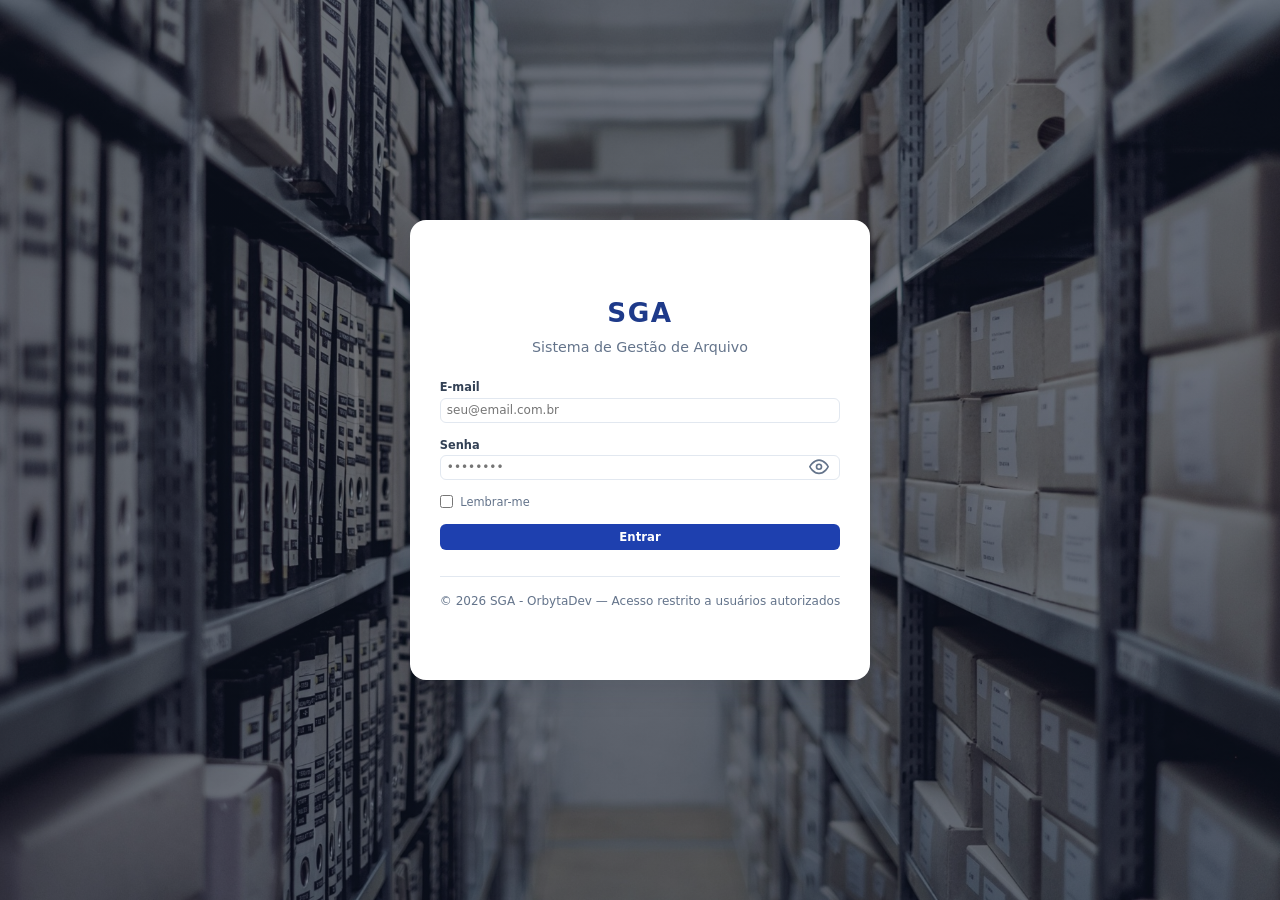
==== commit dd65c2fb: "login: fundo com a foto tela_principal.jpg e camada azul semi-transparente (20261008.12)" ====
--- a/dashboard.html
+++ b/dashboard.html
@@ -6,7 +6,7 @@
   <meta name="description" content="SGA - Painel de gestão de arquivo">
   <meta http-equiv="Content-Security-Policy" content="default-src 'self'; script-src 'self'; style-src 'self' 'unsafe-inline'; img-src 'self' data:; font-src 'self'; connect-src 'self' https://*.supabase.co; object-src 'none'; base-uri 'self'; form-action 'self'">
   <title>SGA | Painel</title>
-  <link rel="stylesheet" href="assets/css/styles.css?v=20261008.11">
+  <link rel="stylesheet" href="assets/css/styles.css?v=20261008.12">
 </head>
 <body class="app-page">
 
@@ -810,8 +810,8 @@
   <!-- Toast -->
   <div class="toast-container" id="toast-container" aria-live="polite"></div>
 
-  <script src="assets/js/config.js?v=20261008.11"></script>
-  <script src="assets/js/api.js?v=20261008.11"></script>
-  <script src="assets/js/app.js?v=20261008.11"></script>
+  <script src="assets/js/config.js?v=20261008.12"></script>
+  <script src="assets/js/api.js?v=20261008.12"></script>
+  <script src="assets/js/app.js?v=20261008.12"></script>
 </body>
 </html>
--- a/assets/css/styles.css
+++ b/assets/css/styles.css
@@ -62,10 +62,14 @@
   display: grid;
   place-items: center;
   padding: 1.5rem;
+  /* Fundo da tela de login: a foto (assets/img/tela_principal.jpg)
+     cobrindo a tela, com uma camada semi-transparente do azul escuro
+     por cima (efeito de transparencia que mantem o card legivel) e
+     a cor solida por baixo, caso a imagem nao carregue. */
   background:
-    radial-gradient(ellipse at 20% 50%, rgba(30, 64, 175, .35), transparent 55%),
-    radial-gradient(ellipse at 80% 20%, rgba(14, 165, 233, .2), transparent 50%),
-    linear-gradient(135deg, #0f172a 0%, #1e293b 50%, #0f172a 100%);
+    linear-gradient(rgba(15, 23, 42, .55), rgba(15, 23, 42, .55)),
+    url('../img/tela_principal.jpg') center / cover no-repeat,
+    #0f172a;
 }
 
 .login-card {
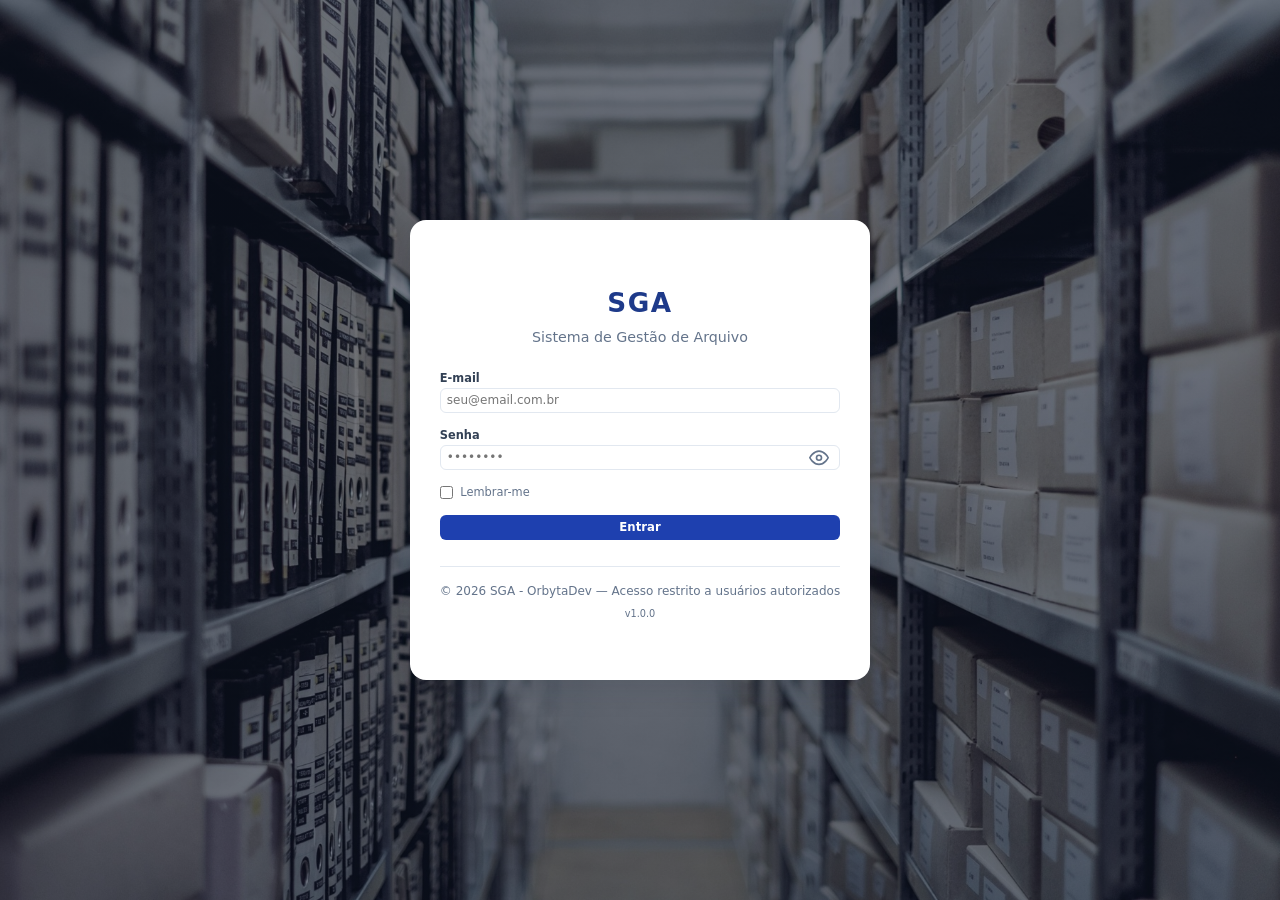
==== commit a2924339: "cadastro: aba Excluir Sala de Arquivo (admin) so sem pastas de documento, confirmacao digitando Excl" ====
--- a/dashboard.html
+++ b/dashboard.html
@@ -6,7 +6,7 @@
   <meta name="description" content="SGA - Painel de gestão de arquivo">
   <meta http-equiv="Content-Security-Policy" content="default-src 'self'; script-src 'self'; style-src 'self' 'unsafe-inline'; img-src 'self' data:; font-src 'self'; connect-src 'self' https://*.supabase.co; object-src 'none'; base-uri 'self'; form-action 'self'">
   <title>SGA | Painel</title>
-  <link rel="stylesheet" href="assets/css/styles.css?v=20261008.12">
+  <link rel="stylesheet" href="assets/css/styles.css?v=20261106.3">
 </head>
 <body class="app-page">
 
@@ -278,9 +278,10 @@
         <!-- ============ CADASTRO ============ -->
         <section class="section" id="section-cadastro">
           <div class="tabs" role="tablist">
-            <button class="tab active" data-tab="tab-documento" role="tab">Documentos</button>
-            <button class="tab" data-tab="tab-local" role="tab">Editar Arquivo</button>
-<button class="tab" data-tab="tab-gerar" role="tab">Gerar Sala de Arquivo</button>
+            <button class="tab active" data-tab="tab-documento" role="tab">Pasta / Documentos</button>
+            <button class="tab" data-tab="tab-local" role="tab">Editar Sala de Arquivo</button>
+            <button class="tab" data-tab="tab-gerar" role="tab">Gerar Sala de Arquivo</button>
+            <button class="tab" data-tab="tab-excluir-sala" role="tab" data-perfis="admin">Excluir Sala de Arquivo</button>
         </div>
 
           <!-- Aba Documentos -->
@@ -509,83 +510,158 @@
             </article>
           </div>
 
+          <!-- Aba Excluir Sala de Arquivo (admin): só permite excluir
+               sala que esteja SEM nenhuma pasta de documento; a
+               confirmacao exige digitar a palavra "Excluir". -->
+          <div class="tab-panel" id="tab-excluir-sala">
+            <article class="panel">
+              <header class="panel-header"><h3>Excluir Sala de Arquivo</h3></header>
+              <div class="panel-body">
+                <form id="form-excluir-sala" novalidate>
+                  <div class="form-grid">
+                    <div class="form-group">
+                      <label for="excl-sala">Sala *</label>
+                      <select id="excl-sala" required><option value="">Selecione a sala…</option></select>
+                    </div>
+                  </div>
+                  <div class="form-actions">
+                    <button type="submit" class="btn btn-danger" id="btn-excluir-sala">
+                      <span class="btn-label">Excluir</span>
+                      <span class="btn-spinner" aria-hidden="true"></span>
+                    </button>
+                  </div>
+                </form>
+              </div>
+            </article>
+          </div>
+
           </section>
 
         <!-- ============ EMPRÉSTIMO / DEVOLUÇÃO ============ -->
         <section class="section" id="section-emprestimo">
-          <article class="panel">
-            <header class="panel-header">
-              <h3>Registrar Empréstimo</h3>
-            </header>
-            <div class="panel-body">
-              <form id="form-emprestimo" class="form-grid" novalidate>
-                <div class="form-group span-2">
-                  <label for="emp-doc">Documento *</label>
-                  <select id="emp-doc" required>
-                    <option value="">Selecione o documento…</option>
-                  </select>
-                  <span class="field-error" id="error-emp-doc" role="alert"></span>
-                </div>
-
-                <div class="form-group">
-                  <label for="emp-solicitante">Nome do Solicitante *</label>
-                  <input type="text" id="emp-solicitante" required maxlength="120" placeholder="Nome completo">
-                  <span class="field-error" id="error-emp-solicitante" role="alert"></span>
-                </div>
-
-                <div class="form-group">
-                  <label for="emp-email">E-mail do Solicitante</label>
-                  <input type="email" id="emp-email" maxlength="120" placeholder="opcional@email.com">
-                </div>
-
-                <div class="form-group">
-                  <label for="emp-data-emprestimo">Data do Empréstimo *</label>
-                  <input type="date" id="emp-data-emprestimo" required>
-                </div>
-
-                <div class="form-group">
-                  <label for="emp-data-prevista">Data de Devolução Prevista *</label>
-                  <input type="date" id="emp-data-prevista" required>
-                  <span class="field-error" id="error-emp-data-prevista" role="alert"></span>
-                </div>
-
-                <div class="form-group span-2">
-                  <label for="emp-obs">Observações</label>
-                  <textarea id="emp-obs" rows="2" maxlength="500"></textarea>
-                </div>
-
-                <div class="form-actions span-2">
-                  <button type="submit" class="btn btn-primary" id="btn-salvar-emp">
-                    <span class="btn-label">Registrar Empréstimo</span>
-                    <span class="btn-spinner" aria-hidden="true"></span>
-                  </button>
-                </div>
-              </form>
-            </div>
-          </article>
-
-          <article class="panel">
-            <header class="panel-header">
-              <h3>Empréstimos Ativos <span class="badge" id="emprestimos-ativos-count">0</span></h3>
-            </header>
-            <div class="panel-body table-wrap">
-              <table class="data-table" id="table-emprestimos">
-                <thead>
-                  <tr>
-                    <th>Documento</th>
-                    <th>Solicitante</th>
-                    <th>Saída</th>
-                    <th>Prevista</th>
-                    <th>Status</th>
-                    <th>Ações</th>
-                  </tr>
-                </thead>
-                <tbody>
-                  <tr><td colspan="6" class="empty-state">Carregando…</td></tr>
-                </tbody>
-              </table>
-            </div>
-          </article>
+          <div class="tabs" role="tablist">
+            <button class="tab active" data-tab="emp-tab-prestar" role="tab">Empréstimo</button>
+            <button class="tab" data-tab="emp-tab-devolver" role="tab">Devoluções</button>
+          </div>
+
+          <!-- ---------- Aba Empréstimo ---------- -->
+          <div class="tab-panel active" id="emp-tab-prestar">
+            <article class="panel">
+              <header class="panel-header">
+                <h3>Pesquisa de Documentos</h3>
+              </header>
+              <div class="panel-body">
+                <form id="form-emp-pesquisa" class="filters-row" novalidate>
+                  <div class="form-group">
+                    <label for="emp-pesq-sala">Sala de arquivo</label>
+                    <select id="emp-pesq-sala">
+                      <option value="">Todas as salas</option>
+                    </select>
+                  </div>
+                  <div class="form-group">
+                    <label for="emp-pesq-protocolo">Protocolo</label>
+                    <input type="text" id="emp-pesq-protocolo" placeholder="Ex.: 2026-000001" maxlength="20">
+                  </div>
+                  <div class="form-group">
+                    <label for="emp-pesq-descricao">Descrição</label>
+                    <input type="text" id="emp-pesq-descricao" placeholder="Filtra os resultados ao digitar…" maxlength="200">
+                  </div>
+                  <div class="form-group">
+                    <label for="emp-pesq-setor">Setor</label>
+                    <select id="emp-pesq-setor">
+                      <option value="">Todos</option>
+                      <option>DP</option>
+                      <option>RH</option>
+                      <option>Operacional</option>
+                      <option>Comercial</option>
+                      <option>Jurídico</option>
+                      <option>Medicina</option>
+                      <option>Compras</option>
+                      <option>Almoxarifado</option>
+                      <option>Manutenção</option>
+                    </select>
+                  </div>
+                  <div class="form-group">
+                    <label for="emp-pesq-status">Status</label>
+                    <select id="emp-pesq-status">
+                      <option value="">Todos</option>
+                      <option value="disponivel" selected>Disponível</option>
+                      <option value="emprestado">Emprestado</option>
+                      <option value="descartavel">Descartável</option>
+                      <option value="descartado">Descartado</option>
+                    </select>
+                  </div>
+                  <div class="form-group">
+                    <label for="emp-pesq-data-ini">Data inicial</label>
+                    <input type="date" id="emp-pesq-data-ini">
+                  </div>
+                  <div class="form-group">
+                    <label for="emp-pesq-data-fim">Data final</label>
+                    <input type="date" id="emp-pesq-data-fim">
+                  </div>
+                  <div class="form-actions">
+                    <button type="submit" class="btn btn-primary">Pesquisar</button>
+                    <button type="button" class="btn btn-ghost" id="btn-emp-limpar">Limpar</button>
+                  </div>
+                </form>
+              </div>
+            </article>
+
+            <article class="panel">
+              <header class="panel-header">
+                <h3>Disponíveis para Empréstimo <span class="badge" id="emp-disp-count">0</span></h3>
+              </header>
+              <div class="panel-body table-wrap">
+                <table class="data-table" id="table-emp-disponiveis">
+                  <thead>
+                    <tr>
+                      <th>Protocolo</th>
+                      <th>Descrição</th>
+                      <th>Tipo</th>
+                      <th>Setor</th>
+                      <th>Status</th>
+                      <th>Localização</th>
+                      <th>Ações</th>
+                    </tr>
+                  </thead>
+                  <tbody>
+                    <tr><td colspan="7" class="empty-state">Use os filtros acima para pesquisar</td></tr>
+                  </tbody>
+                </table>
+              </div>
+              <nav class="pagination" id="emp-pagination" aria-label="Paginação dos documentos disponíveis" hidden></nav>
+            </article>
+          </div>
+
+          <!-- ---------- Aba Devoluções ---------- -->
+          <div class="tab-panel" id="emp-tab-devolver">
+            <article class="panel">
+              <header class="panel-header">
+                <h3>Empréstimos Ativos <span class="badge" id="emprestimos-ativos-count">0</span></h3>
+              </header>
+              <div class="panel-body table-wrap">
+                <table class="data-table" id="table-emprestimos">
+                  <thead>
+                    <tr>
+                      <th>Protocolo</th>
+                      <th>Descrição</th>
+                      <th>Setor</th>
+                      <th>Tipo</th>
+                      <th>Solicitante</th>
+                      <th>Telefone</th>
+                      <th>Saída</th>
+                      <th>Prevista</th>
+                      <th>Status</th>
+                      <th>Ações</th>
+                    </tr>
+                  </thead>
+                  <tbody>
+                    <tr><td colspan="10" class="empty-state">Carregando…</td></tr>
+                  </tbody>
+                </table>
+              </div>
+            </article>
+          </div>
         </section>
 
         <!-- ============ RELATÓRIOS ============ -->
@@ -764,6 +840,7 @@
                 </tbody>
               </table>
             </div>
+            <nav class="pagination" id="temp-pagination" aria-label="Paginação da temporalidade" hidden></nav>
           </article>
         </section>
 
@@ -783,6 +860,7 @@
         <span class="legenda-item"><i class="mapa-quad parcial tem-descarte"></i>Parcial c/ descarte</span>
         <span class="legenda-item"><i class="mapa-quad cheia tem-descarte"></i>Cheia c/ descarte</span>
       </div>
+      <span class="mapa-dica" id="mapa-dica" hidden>Arraste a estante para outra casa da grade</span>
       <button type="button" class="mapa-popup-fechar" id="mapa-popup-fechar">&times; Fechar</button>
     </header>
     <div class="mapa-popup-corpo">
@@ -810,8 +888,8 @@
   <!-- Toast -->
   <div class="toast-container" id="toast-container" aria-live="polite"></div>
 
-  <script src="assets/js/config.js?v=20261008.12"></script>
-  <script src="assets/js/api.js?v=20261008.12"></script>
-  <script src="assets/js/app.js?v=20261008.12"></script>
+  <script src="assets/js/config.js?v=20261106.3"></script>
+  <script src="assets/js/api.js?v=20261106.3"></script>
+  <script src="assets/js/app.js?v=20261106.3"></script>
 </body>
 </html>
--- a/assets/css/styles.css
+++ b/assets/css/styles.css
@@ -120,6 +120,13 @@
   font-size: .8rem;
 }
 
+/* Versão do sistema: linha própria abaixo do texto do rodapé,
+   centralizada e em fonte menor que ele. */
+.login-footer .login-versao {
+  margin-top: .3rem;
+  font-size: .65rem;
+}
+
 .input-password { position: relative; }
 .input-password input { width: 100%; padding-right: 2.75rem; }
 
@@ -277,6 +284,8 @@
 .btn-success:hover:not(:disabled) { background: #15803d; }
 
 .btn-sm { padding: .32rem .75rem; font-size: .78rem; }
+/* Versão miúda: botão de ação da lista (Emprestar) */
+.btn-mini { padding: .18rem .55rem; font-size: .7rem; line-height: 1.3; }
 .btn-block { width: 100%; }
 
 /* Spinner do botão */
@@ -908,6 +917,17 @@
   color: #fff;
 }
 .mapa-popup-topo .mapa-legenda { margin: 0; color: #cbd5e1; }
+/* Dica de arrasto (escondida quando a sala não tem grade gravada) */
+.mapa-dica {
+  display: inline-flex;
+  align-items: center;
+  padding: .2rem .6rem;
+  border: 1px dashed rgba(255, 255, 255, .5);
+  border-radius: 999px;
+  font-size: .74rem;
+  color: #fde68a;
+}
+.mapa-dica[hidden] { display: none; }
 .mapa-popup-fechar {
   margin-left: auto;
   padding: .35rem .85rem;
@@ -1014,6 +1034,24 @@
   box-shadow: 0 1px 3px rgba(15, 23, 42, .08);
 }
 
+/* ARRASTAR estante (mouse) para outra casa da grade da mesma sala.
+   O bloco só recebe [data-est] quando a sala tem grade gravada
+   (desenharMapa), então fora daí não há cursor de mão nem arrasto.
+   Enquanto leva, o bloco fica translúcido; a casa sob o mouse fica
+   com o contorno tracejado azul (.mapa-alvo, casa vazia ou ocupada). */
+.mapa-estantes .mapa-est[data-est] { cursor: grab; }
+.mapa-estantes .mapa-est[data-est]:active { cursor: grabbing; }
+.mapa-estantes .mapa-est.arrastando {
+  opacity: .4;
+  filter: grayscale(.2);
+}
+.mapa-popup .mapa-alvo {
+  outline: 3px dashed var(--primary-light);
+  outline-offset: -3px;
+  background: rgba(59, 130, 246, .14);
+  border-radius: 10px;
+}
+
 /* Grade uniforme das caixas dentro da estante (colunas via JS) */
 .mapa-est-grade {
   display: grid;
@@ -1485,20 +1523,34 @@
 
 /* ============================================================
    ABA PESQUISA — encaixe exato em 14" (1366x768):
-   filtros + 10 documentos + paginação sem barra de rolagem
-   ============================================================ */
-#section-pesquisa .panel { margin-bottom: .6rem; }
-#section-pesquisa .panel:last-child { margin-bottom: 0; }
-#section-pesquisa .panel-header { padding: .5rem .9rem; border-bottom: none; }
-#section-pesquisa .panel-header h3 { font-size: .86rem; line-height: 1.25; }
-#section-pesquisa .panel-body { padding: .6rem .75rem; }
+   filtros + 10 documentos + paginação sem barra de rolagem.
+   A aba Empréstimo usa a MESMA barra de filtros (pesquisa de
+   disponíveis) e o mesmo encaixe das tabelas; a tela
+   Temporalidade usa o MESMO encaixe (linhas + paginação).
+   ============================================================ */
+#section-pesquisa .panel,
+#section-emprestimo .panel,
+#section-temporalidade .panel { margin-bottom: .6rem; }
+#section-pesquisa .panel:last-child,
+#section-emprestimo .panel:last-child,
+#section-temporalidade .panel:last-child { margin-bottom: 0; }
+#section-pesquisa .panel-header,
+#section-emprestimo .panel-header,
+#section-temporalidade .panel-header { padding: .5rem .9rem; border-bottom: none; }
+#section-pesquisa .panel-header h3,
+#section-emprestimo .panel-header h3,
+#section-temporalidade .panel-header h3 { font-size: .86rem; line-height: 1.25; }
+#section-pesquisa .panel-body,
+#section-emprestimo .panel-body,
+#section-temporalidade .panel-body { padding: .6rem .75rem; }
 /* Barra de filtros da Pesquisa: TUDO em UMA linha (7 campos +
    botões). Os campos são flexíveis e encolhem juntos até o mínimo
    de 78px; abaixo disso a barra rola na horizontal em vez de
    quebrar em duas linhas. Os overrides de grid do .filters-row
    global não valem em contexto flex (o form-actions continua
    inline com os campos). */
-#section-pesquisa .filters-row {
+#section-pesquisa .filters-row,
+#section-emprestimo .filters-row {
   display: flex;
   flex-wrap: nowrap;
   align-items: end;
@@ -1506,18 +1558,22 @@
   overflow-x: auto;
   padding-bottom: .1rem;
 }
-#section-pesquisa .filters-row .form-group {
+#section-pesquisa .filters-row .form-group,
+#section-emprestimo .filters-row .form-group {
   flex: 1 1 90px;
   min-width: 78px;
 }
-#section-pesquisa .filters-row .form-actions {
+#section-pesquisa .filters-row .form-actions,
+#section-emprestimo .filters-row .form-actions {
   flex: 0 0 auto;
   gap: .5rem;
 }
 /* Campos da linha única precisam encolher junto sem estourar
    (tamanho e fonte já vêm do padrão global dos formulários). */
 #section-pesquisa .filters-row input,
-#section-pesquisa .filters-row select { min-width: 0; }
+#section-emprestimo .filters-row input,
+#section-pesquisa .filters-row select,
+#section-emprestimo .filters-row select { min-width: 0; }
 /* Data: fonte .74rem em TODO o sistema — o "dd/mm/aaaa" + ícone
    precisam caber sem cortar o último dígito. */
 .form-group input[type="date"],
@@ -1525,10 +1581,18 @@
   font-size: .74rem;
   padding-right: .25rem;
 }
-#section-pesquisa .data-table th { padding: .32rem .55rem; }
-#section-pesquisa .data-table td { padding: .26rem .55rem; }
-#section-pesquisa .table-actions { gap: .3rem; }
-#section-pesquisa .pagination { padding: .3rem .5rem; }
+#section-pesquisa .data-table th,
+#section-emprestimo .data-table th,
+#section-temporalidade .data-table th { padding: .32rem .55rem; }
+#section-pesquisa .data-table td,
+#section-emprestimo .data-table td,
+#section-temporalidade .data-table td { padding: .26rem .55rem; }
+#section-pesquisa .table-actions,
+#section-emprestimo .table-actions,
+#section-temporalidade .table-actions { gap: .3rem; }
+#section-pesquisa .pagination,
+#section-emprestimo .pagination,
+#section-temporalidade .pagination { padding: .3rem .5rem; }
 
 /* Descrição em uma única linha com reticências (evita linha alta) */
 .cell-desc {
@@ -1582,6 +1646,9 @@
    na frente dele e ficar mais largo p/ a tabela das pastas. */
 .modal-overlay.sobre-mapa { z-index: 400; }
 .modal-overlay.sobre-mapa .modal { max-width: 780px; }
+
+/* Pop-up do formulário de empréstimo: 2 colunas precisam de mais largura */
+.modal-overlay.modal-largo .modal { max-width: 760px; }
 
 .modal-overlay {
   position: fixed;
